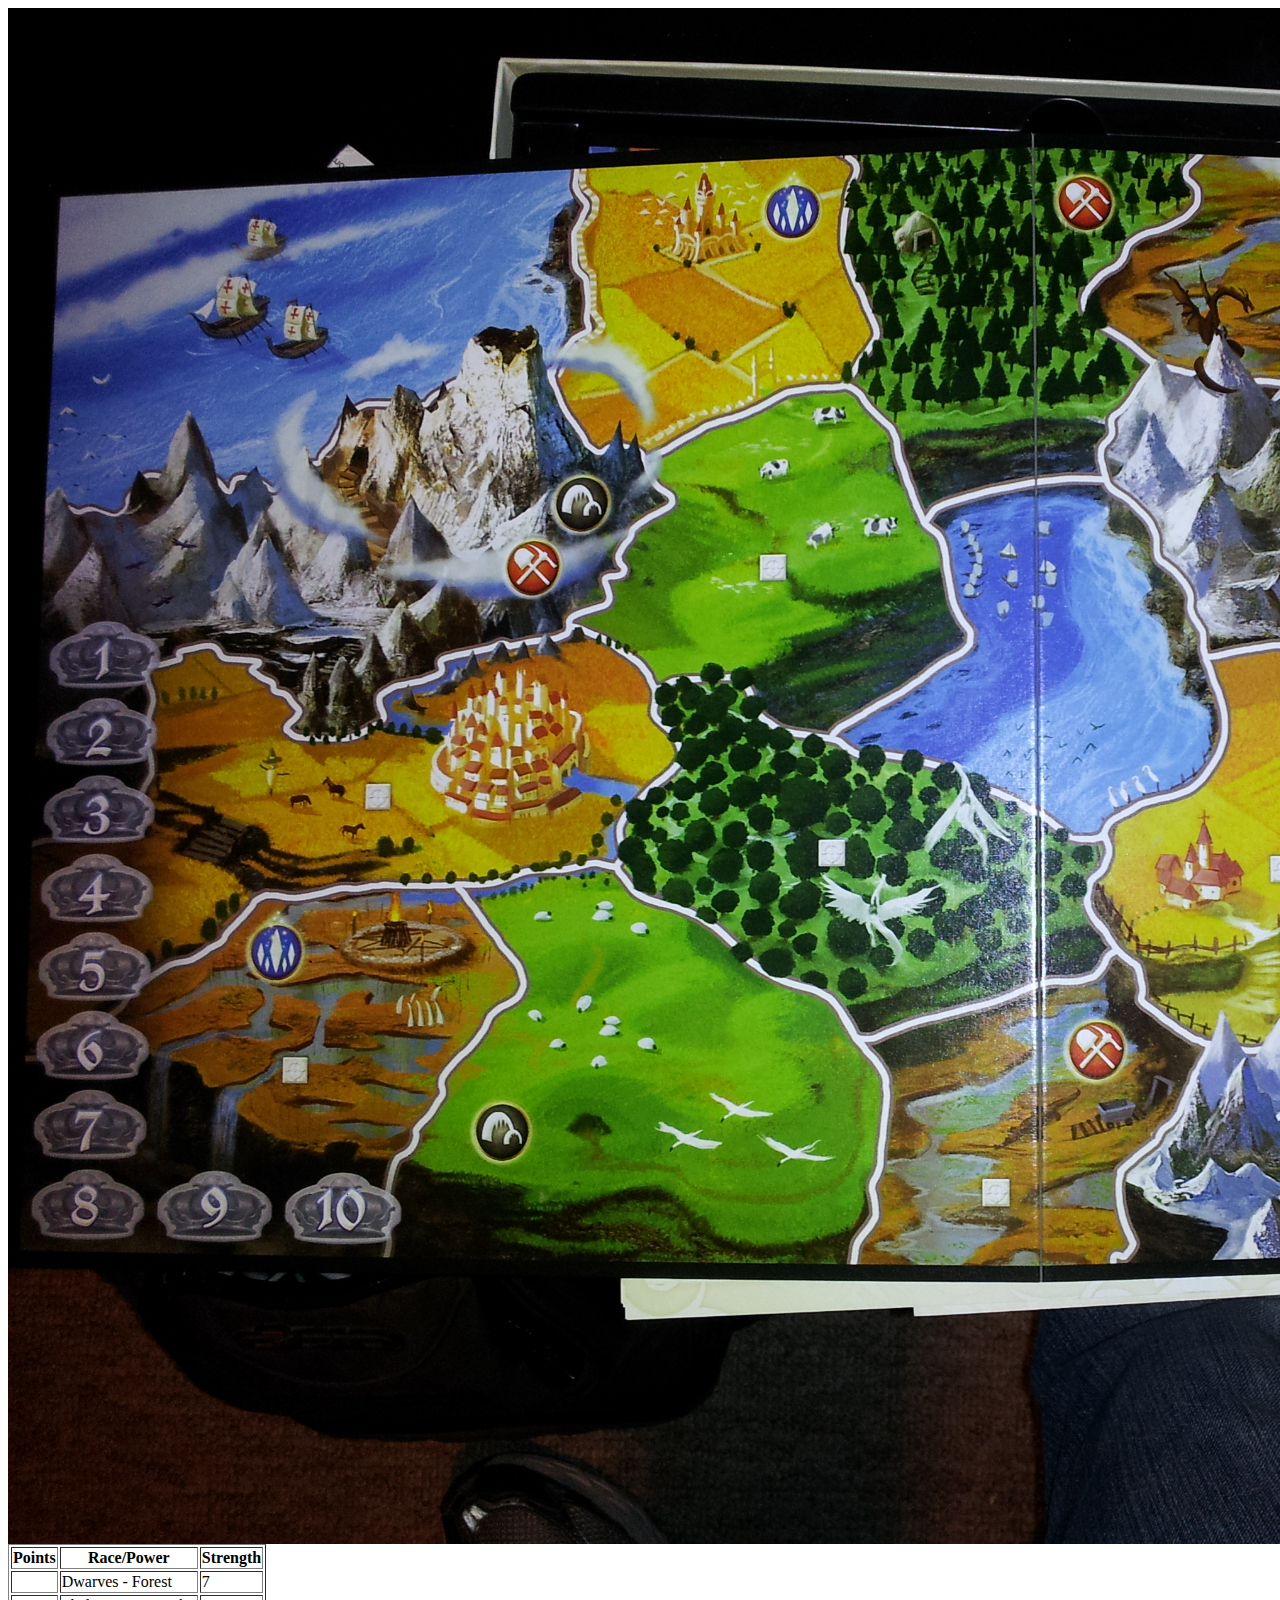
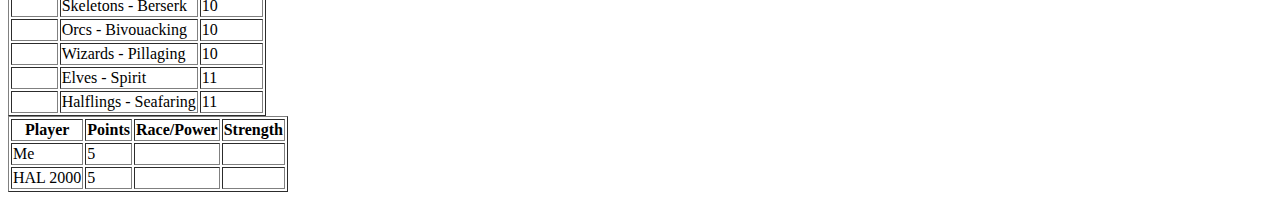
==== index.html @ f4adc5ec "Initial Commit" ====
<html>
  <head>
    <script src='http://code.jquery.com/jquery-1.8.3.min.js'></script>
    <script src='js/jquery.maphilight.min.js'></script>
    <script src='js/functions.js'></script>
    <script src='js/race.js'></script>
    <script src='js/territory.js'></script>
    <script src='js/power.js'></script>
    <script src='js/player.js'></script>
    <script src='js/civilization.js'></script>
    <script src='js/prep.js'></script>
  </head>
  <body>
    <img border='0' class='map' height='1536' src='images/map.jpg' usemap='#map' width='2048'>
    <table border='1' id='card-stack'>
      <thead>
        <tr>
          <th>
            Points
          </th>
          <th>
            Race/Power
          </th>
          <th>
            Strength
          </th>
        </tr>
      </thead>
      <tbody></tbody>
    </table>
    <map name='map'>
      <area class='territory' coords='40,482,43,174,563,159,572,207,565,267,577,323,545,354,525,307,472,322,426,386,390,377,338,389,311,451,264,478,251,454,214,468,182,398,150,465,131,464,113,507,71,499,58,492' data-maphilight='{"strokeColor":"0000ff","strokeWidth":5,"fillColor":"cccccc","fillOpacity":0.6}' id='territory-1' shape='poly'>
      <area class='territory' coords='565,160,833,146,848,157,833,243,869,323,839,379,771,386,641,456,617,437,589,443,540,365,584,320' data-maphilight='{"strokeColor":"0000ff","strokeWidth":5,"fillColor":"cccccc","fillOpacity":0.6}' id='territory-2' shape='poly'>
      <area class='territory' coords='841,146,1192,144,1177,164,1189,198,1128,232,1073,294,1145,352,1106,409,1094,470,915,506,887,423,841,377,874,327,832,235' data-maphilight='{"strokeColor":"0000ff","strokeWidth":5,"fillColor":"cccccc","fillOpacity":0.6}' id='territory-3' shape='poly'>
      <area class='territory' coords='1193,144,1600,159,1498,207,1478,263,1495,308,1461,331,1460,347,1323,400,1260,372,1161,359,1073,294,1122,230,1188,200' data-maphilight='{"strokeColor":"0000ff","strokeWidth":5,"fillColor":"cccccc","fillOpacity":0.6}' id='territory-4' shape='poly'>
      <area class='territory' coords='1600,161,1496,207,1481,262,1495,311,1732,417,1781,396,1877,381,1940,341,1989,319,1985,176' data-maphilight='{"strokeColor":"0000ff","strokeWidth":5,"fillColor":"cccccc","fillOpacity":0.6}' id='territory-5' shape='poly'>
      <area class='territory' coords='40,488,116,506,152,461,184,405,220,479,279,475,343,398,419,392,476,320,532,321,561,417,590,442,634,446,663,492,617,536,594,594,564,623,436,647,374,685,374,716,287,731,256,653,198,641,146,659,38,619' data-maphilight='{"strokeColor":"0000ff","strokeWidth":5,"fillColor":"cccccc","fillOpacity":0.6}' id='territory-6' shape='poly'>
      <area class='territory' coords='641,457,777,391,842,379,884,428,922,523,966,640,824,729,763,715,729,663,646,678,565,617,600,594,620,548,669,494' data-maphilight='{"strokeColor":"0000ff","strokeWidth":5,"fillColor":"cccccc","fillOpacity":0.6}' id='territory-7' shape='poly'>
      <area class='territory' coords='1098,825,1179,784,1218,730,1176,565,1094,465,918,508,943,561,964,636,822,727,955,762,1060,826' data-maphilight='{"strokeColor":"0000ff","strokeWidth":5,"fillColor":"cccccc","fillOpacity":0.6}' id='territory-8' shape='poly'>
      <area class='territory' coords='1200,647,1324,637,1389,622,1436,588,1501,558,1430,497,1398,435,1332,413,1298,383,1148,353,1100,408,1091,470,1151,522,1154,548' data-maphilight='{"strokeColor":"0000ff","strokeWidth":5,"fillColor":"cccccc","fillOpacity":0.6}' id='territory-9' shape='poly'>
      <area class='territory' coords='1499,554,1676,475,1636,448,1726,416,1493,309,1457,329,1461,346,1322,403,1326,416,1401,435,1428,499' data-maphilight='{"strokeColor":"0000ff","strokeWidth":5,"fillColor":"cccccc","fillOpacity":0.6}' id='territory-10' shape='poly'>
      <area class='territory' coords='1984,628,2002,612,1988,320,1835,397,1759,398,1638,453,1677,480,1598,514,1598,540,1724,625,1768,592,1777,598,1819,582,1854,567,1893,564' data-maphilight='{"strokeColor":"0000ff","strokeWidth":5,"fillColor":"cccccc","fillOpacity":0.6}' id='territory-11' shape='poly'>
      <area class='territory' coords='36,623,142,662,193,642,247,655,291,723,367,724,377,685,453,645,569,623,645,674,645,707,672,751,610,811,606,858,259,886,186,954,109,994,35,1045,33,1035' data-maphilight='{"strokeColor":"0000ff","strokeWidth":5,"fillColor":"cccccc","fillOpacity":0.6}' id='territory-12' shape='poly'>
      <area class='territory' coords='610,857,617,799,668,737,645,693,646,679,737,665,765,713,874,746,1014,790,1097,832,1097,863,1077,880,1106,938,1084,966,854,1034,814,984,734,948,684,902,624,881' data-maphilight='{"strokeColor":"0000ff","strokeWidth":5,"fillColor":"cccccc","fillOpacity":0.6}' id='territory-13' shape='poly'>
      <area class='territory' coords='1197,1036,1130,990,1103,935,1078,887,1103,809,1191,768,1222,715,1204,647,1319,636,1375,765,1449,879,1432,959,1367,1046,1303,1037' data-maphilight='{"strokeColor":"0000ff","strokeWidth":5,"fillColor":"cccccc","fillOpacity":0.6}' id='territory-14' shape='poly'>
      <area class='territory' coords='1453,874,1498,861,1597,877,1777,783,1744,734,1725,622,1592,515,1500,555,1419,608,1331,644,1371,756' data-maphilight='{"strokeColor":"0000ff","strokeWidth":5,"fillColor":"cccccc","fillOpacity":0.6}' id='territory-15' shape='poly'>
      <area class='territory' coords='2013,902,1894,915,1780,777,1740,702,1730,625,1772,589,1896,565,1976,628,2002,612' data-maphilight='{"strokeColor":"0000ff","strokeWidth":5,"fillColor":"cccccc","fillOpacity":0.6}' id='territory-16' shape='poly'>
      <area class='territory' coords='32,1046,27,1253,381,1248,388,1149,437,1072,517,973,448,874,256,891' data-maphilight='{"strokeColor":"0000ff","strokeWidth":5,"fillColor":"cccccc","fillOpacity":0.6}' id='territory-17' shape='poly'>
      <area class='territory' coords='382,1245,391,1145,439,1069,520,981,454,871,605,855,636,890,743,957,827,996,874,1071,866,1180,844,1259' data-maphilight='{"strokeColor":"0000ff","strokeWidth":5,"fillColor":"cccccc","fillOpacity":0.6}' id='territory-18' shape='poly'>
      <area class='territory' coords='847,1253,869,1174,879,1067,855,1033,1109,947,1132,994,1197,1043,1107,1172,1126,1238,1110,1254' data-maphilight='{"strokeColor":"0000ff","strokeWidth":5,"fillColor":"cccccc","fillOpacity":0.6}' id='territory-19' shape='poly'>
      <area class='territory' coords='1431,1242,1457,1203,1430,1114,1367,1048,1195,1036,1168,1110,1109,1163,1115,1253' data-maphilight='{"strokeColor":"0000ff","strokeWidth":5,"fillColor":"cccccc","fillOpacity":0.6}' id='territory-20' shape='poly'>
      <area class='territory' coords='1533,1234,1572,1173,1625,1127,1633,1085,1683,1068,1589,880,1452,873,1435,961,1368,1044,1432,1119,1458,1205,1430,1246' data-maphilight='{"strokeColor":"0000ff","strokeWidth":5,"fillColor":"cccccc","fillOpacity":0.6}' id='territory-21' shape='poly'>
      <area class='territory' coords='1601,879,1775,789,1850,873,1896,917,1862,997,1828,1044,1745,1067,1685,1067,1628,994' data-maphilight='{"strokeColor":"0000ff","strokeWidth":5,"fillColor":"cccccc","fillOpacity":0.6}' id='territory-22' shape='poly'>
      <area class='territory' coords='1532,1239,1602,1146,1640,1082,1678,1068,1767,1060,1847,1025,1895,922,1956,904,2013,906,2030,1221' data-maphilight='{"strokeColor":"0000ff","strokeWidth":5,"fillColor":"cccccc","fillOpacity":0.6}' id='territory-23' shape='poly'>
    </map>
  </body>
  <table border='1' id='playerTable'>
    <thead>
      <tr>
        <th>
          Player
        </th>
        <th>
          Points
        </th>
        <th>
          Race/Power
        </th>
        <th>
          Strength
        </th>
      </tr>
    </thead>
    <tbody></tbody>
  </table>
</html>
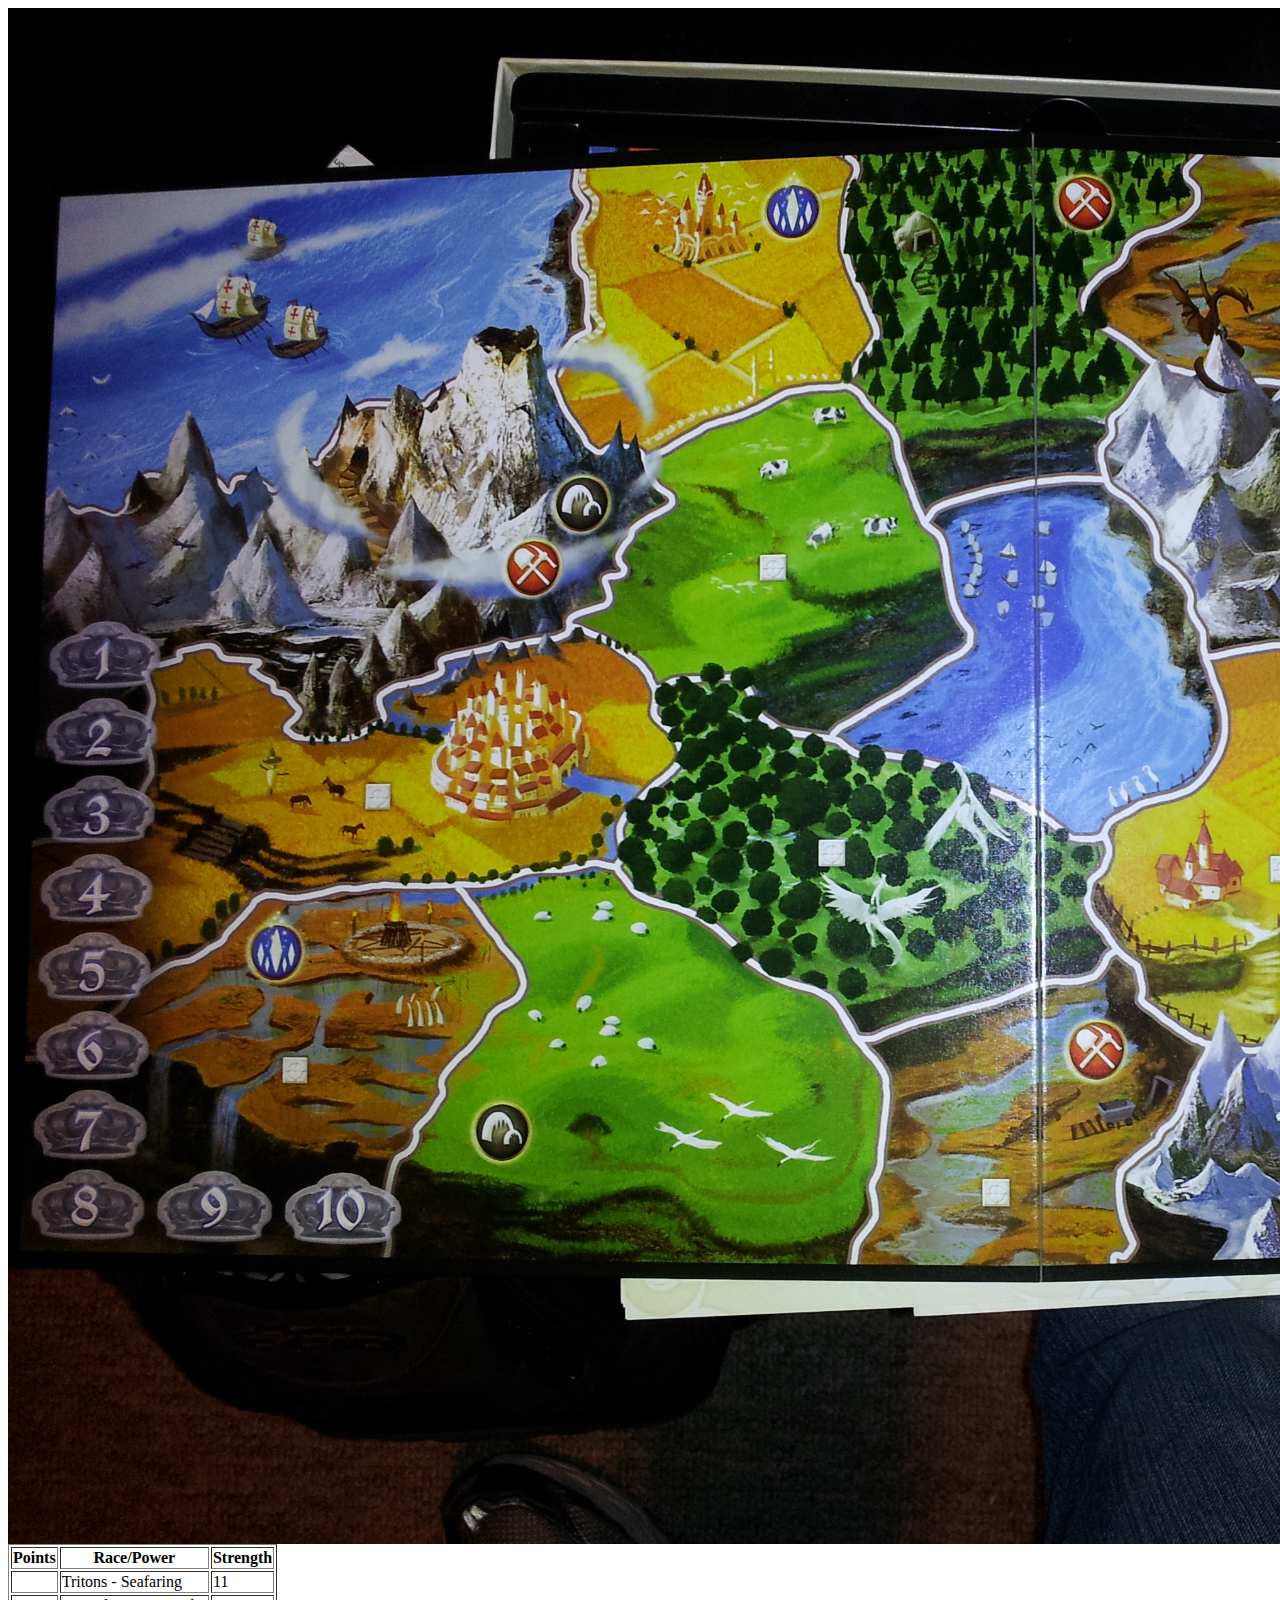
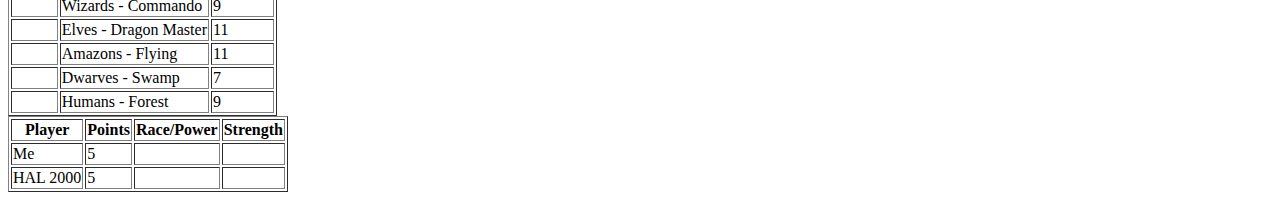
==== commit 52c61036: "Added functions to start turn and work your way through territories. Will check to see if chosen ter" ====
--- a/index.html
+++ b/index.html
@@ -1,5 +1,6 @@
 <html>
   <head>
+    <script src='js/underscore.js'></script>
     <script src='http://code.jquery.com/jquery-1.8.3.min.js'></script>
     <script src='js/jquery.maphilight.min.js'></script>
     <script src='js/functions.js'></script>
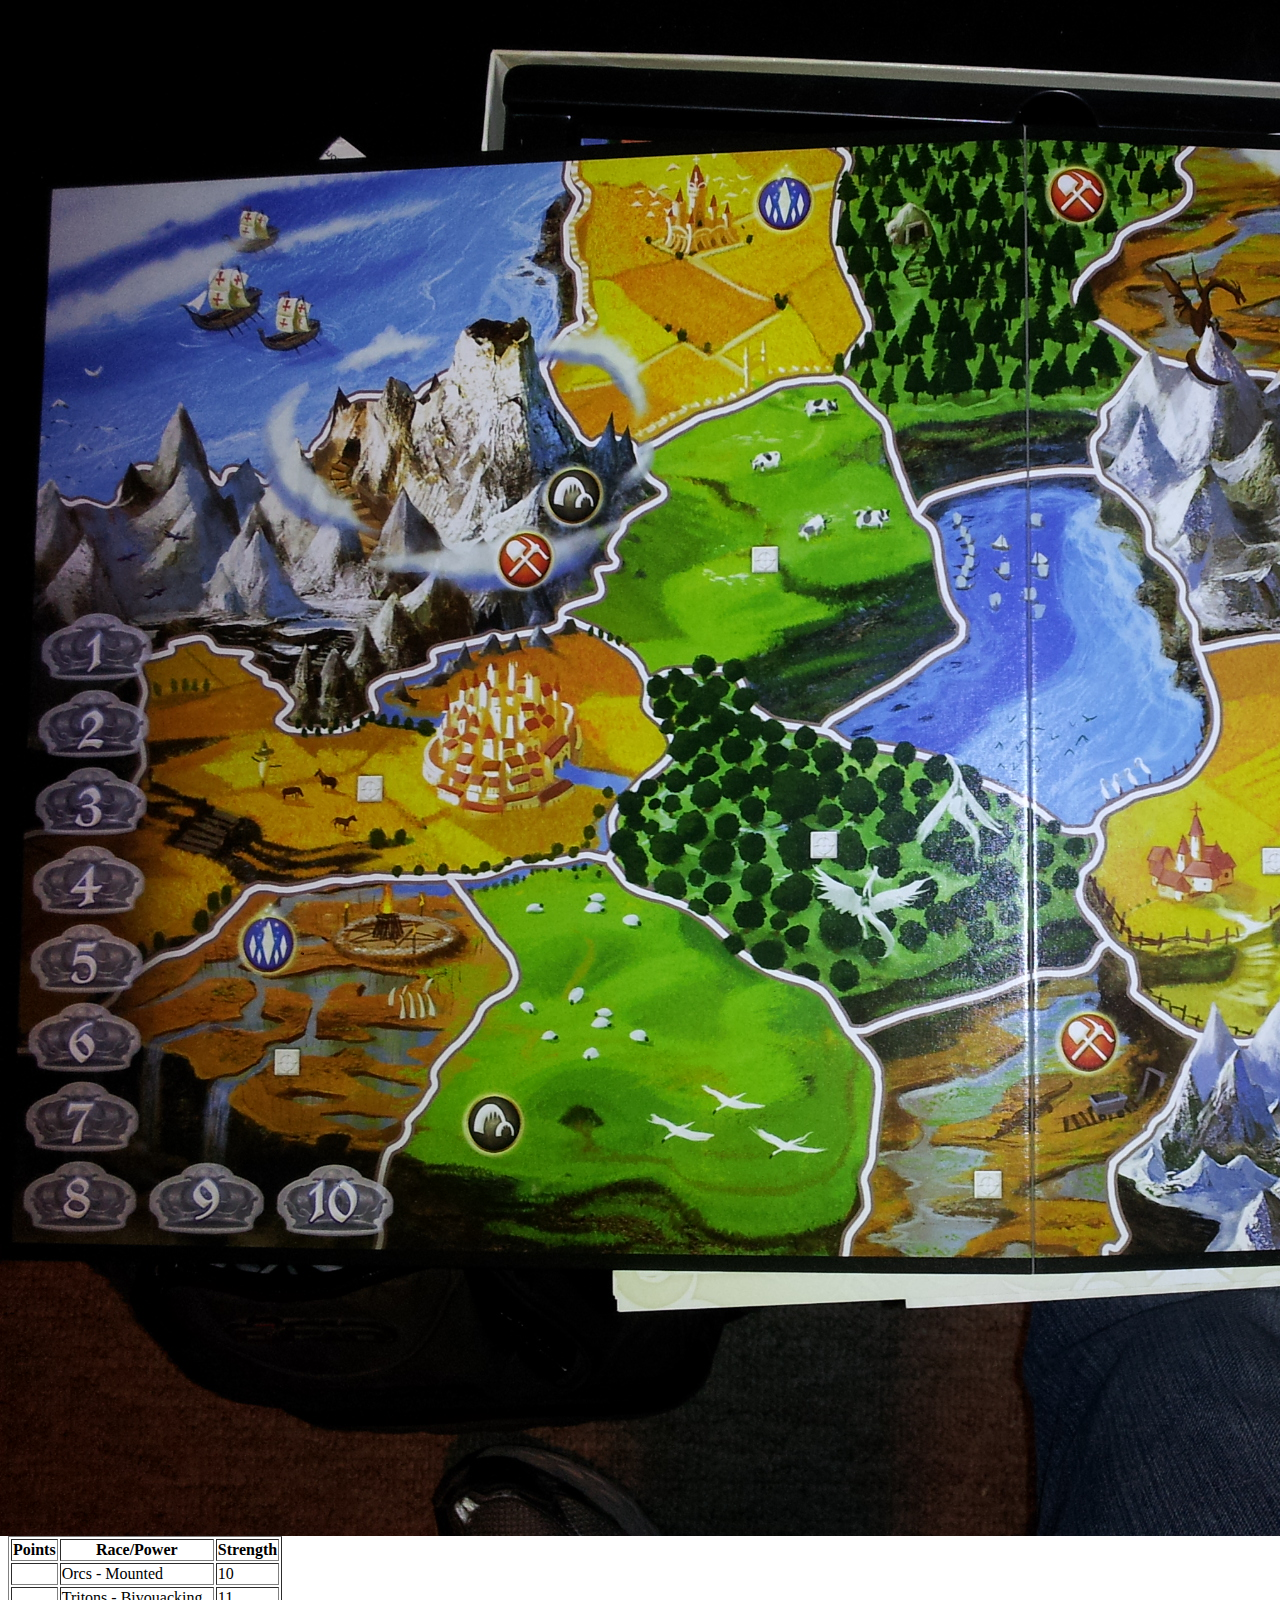
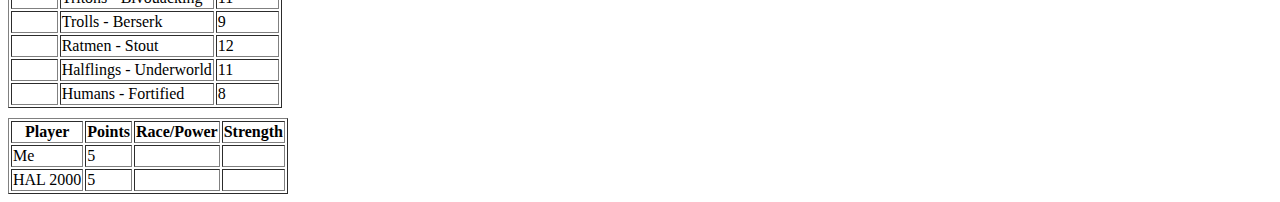
==== commit 372d8daf: "Implemented canvas to show which user holds what territory. **pickRacePower is pulling from the race" ====
--- a/index.html
+++ b/index.html
@@ -1,8 +1,6 @@
 <html>
   <head>
-    <script src='js/underscore.js'></script>
     <script src='http://code.jquery.com/jquery-1.8.3.min.js'></script>
-    <script src='js/jquery.maphilight.min.js'></script>
     <script src='js/functions.js'></script>
     <script src='js/race.js'></script>
     <script src='js/territory.js'></script>
@@ -10,9 +8,12 @@
     <script src='js/player.js'></script>
     <script src='js/civilization.js'></script>
     <script src='js/prep.js'></script>
+    <link href='css/style.css' rel='stylesheet' type='text/css'>
   </head>
   <body>
-    <img border='0' class='map' height='1536' src='images/map.jpg' usemap='#map' width='2048'>
+    <canvas height='1536' id='map' width='2048'></canvas>
+    <img border='0' class='map' height='1536' src='images/map.jpg' width='2048'>
+    <img border='0' class='map clear' height='1536' src='images/clear.png' usemap='#map' width='2048'>
     <table border='1' id='card-stack'>
       <thead>
         <tr>
@@ -54,24 +55,24 @@
       <area class='territory' coords='1601,879,1775,789,1850,873,1896,917,1862,997,1828,1044,1745,1067,1685,1067,1628,994' data-maphilight='{"strokeColor":"0000ff","strokeWidth":5,"fillColor":"cccccc","fillOpacity":0.6}' id='territory-22' shape='poly'>
       <area class='territory' coords='1532,1239,1602,1146,1640,1082,1678,1068,1767,1060,1847,1025,1895,922,1956,904,2013,906,2030,1221' data-maphilight='{"strokeColor":"0000ff","strokeWidth":5,"fillColor":"cccccc","fillOpacity":0.6}' id='territory-23' shape='poly'>
     </map>
+    <table border='1' id='playerTable'>
+      <thead>
+        <tr>
+          <th>
+            Player
+          </th>
+          <th>
+            Points
+          </th>
+          <th>
+            Race/Power
+          </th>
+          <th>
+            Strength
+          </th>
+        </tr>
+      </thead>
+      <tbody></tbody>
+    </table>
   </body>
-  <table border='1' id='playerTable'>
-    <thead>
-      <tr>
-        <th>
-          Player
-        </th>
-        <th>
-          Points
-        </th>
-        <th>
-          Race/Power
-        </th>
-        <th>
-          Strength
-        </th>
-      </tr>
-    </thead>
-    <tbody></tbody>
-  </table>
 </html>
--- a/css/style.css
+++ b/css/style.css
@@ -0,0 +1,14 @@
+img, canvas, map 
+{
+    position:absolute;
+    top: 0px;
+    left: 0px;
+}
+
+img { z-index: 10;}
+canvas { z-index: 20;}
+img.clear  { z-index: 30;}
+
+
+#card-stack { margin-top: 1536px;}
+#playerTable { margin-top: 10px;}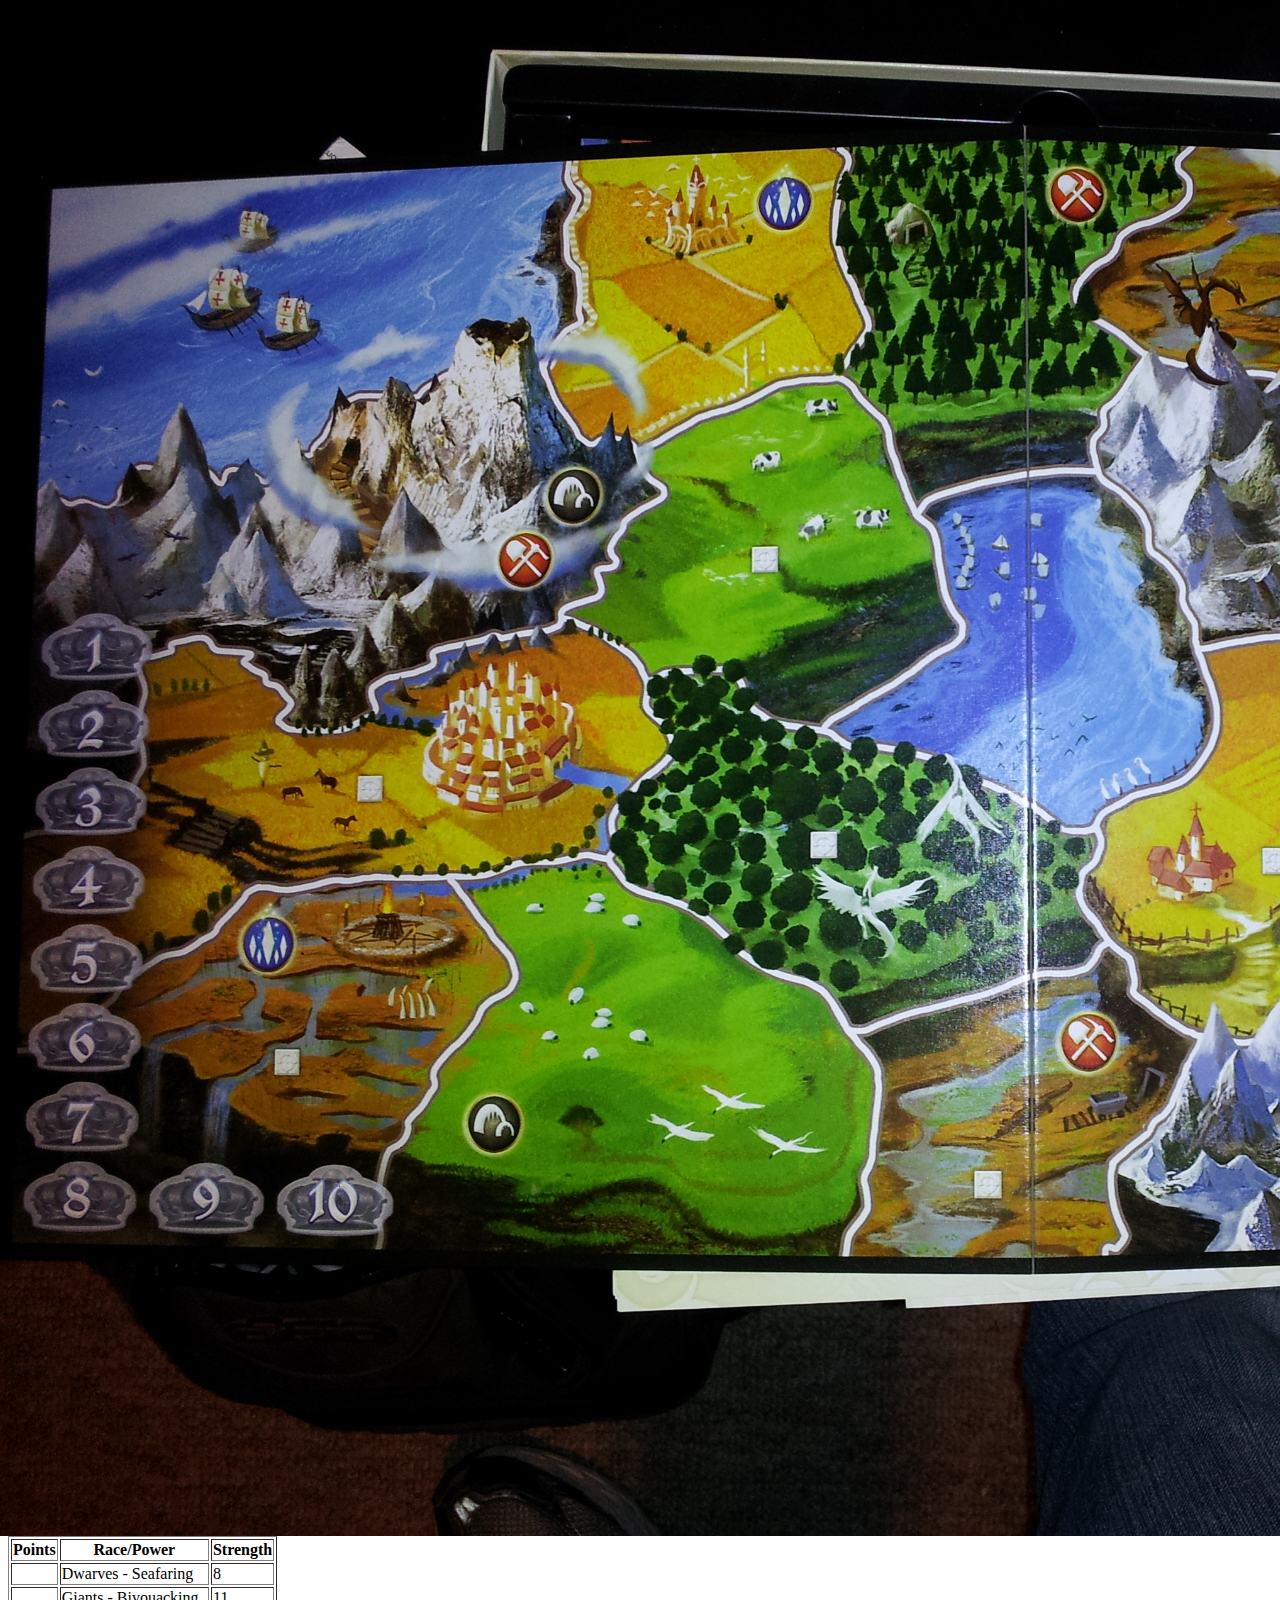
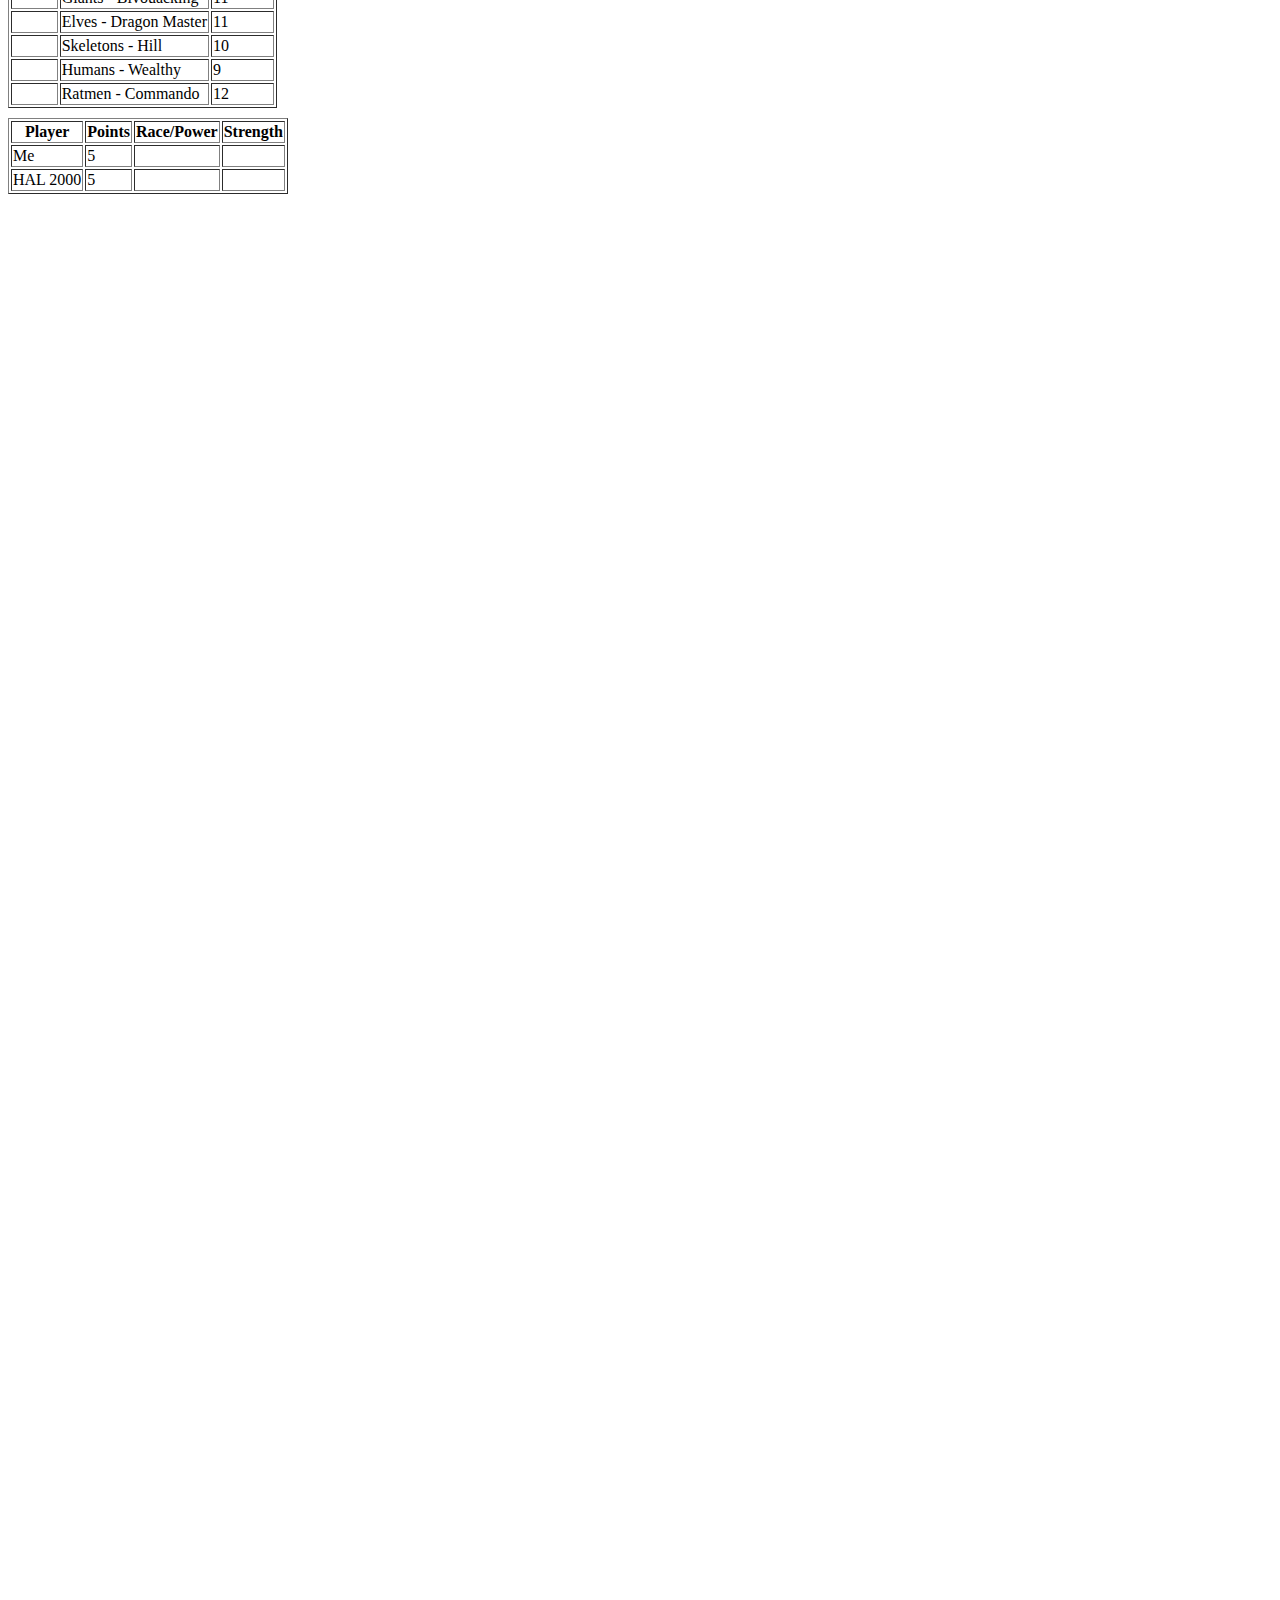
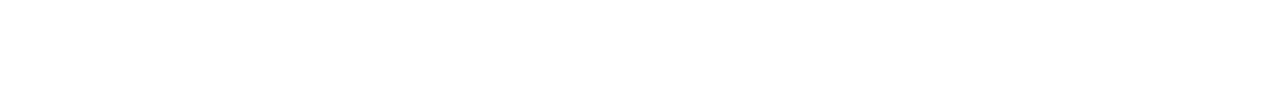
==== commit 80976c8e: "**Trying to find bug in ai code." ====
--- a/index.html
+++ b/index.html
@@ -74,5 +74,6 @@
       </thead>
       <tbody></tbody>
     </table>
+    <div class='holder'></div>
   </body>
 </html>
--- a/css/style.css
+++ b/css/style.css
@@ -11,4 +11,6 @@
 
 
 #card-stack { margin-top: 1536px;}
-#playerTable { margin-top: 10px;}+#playerTable { margin-top: 10px;}
+
+.holder{ margin-top: 10px; height: 1500px;}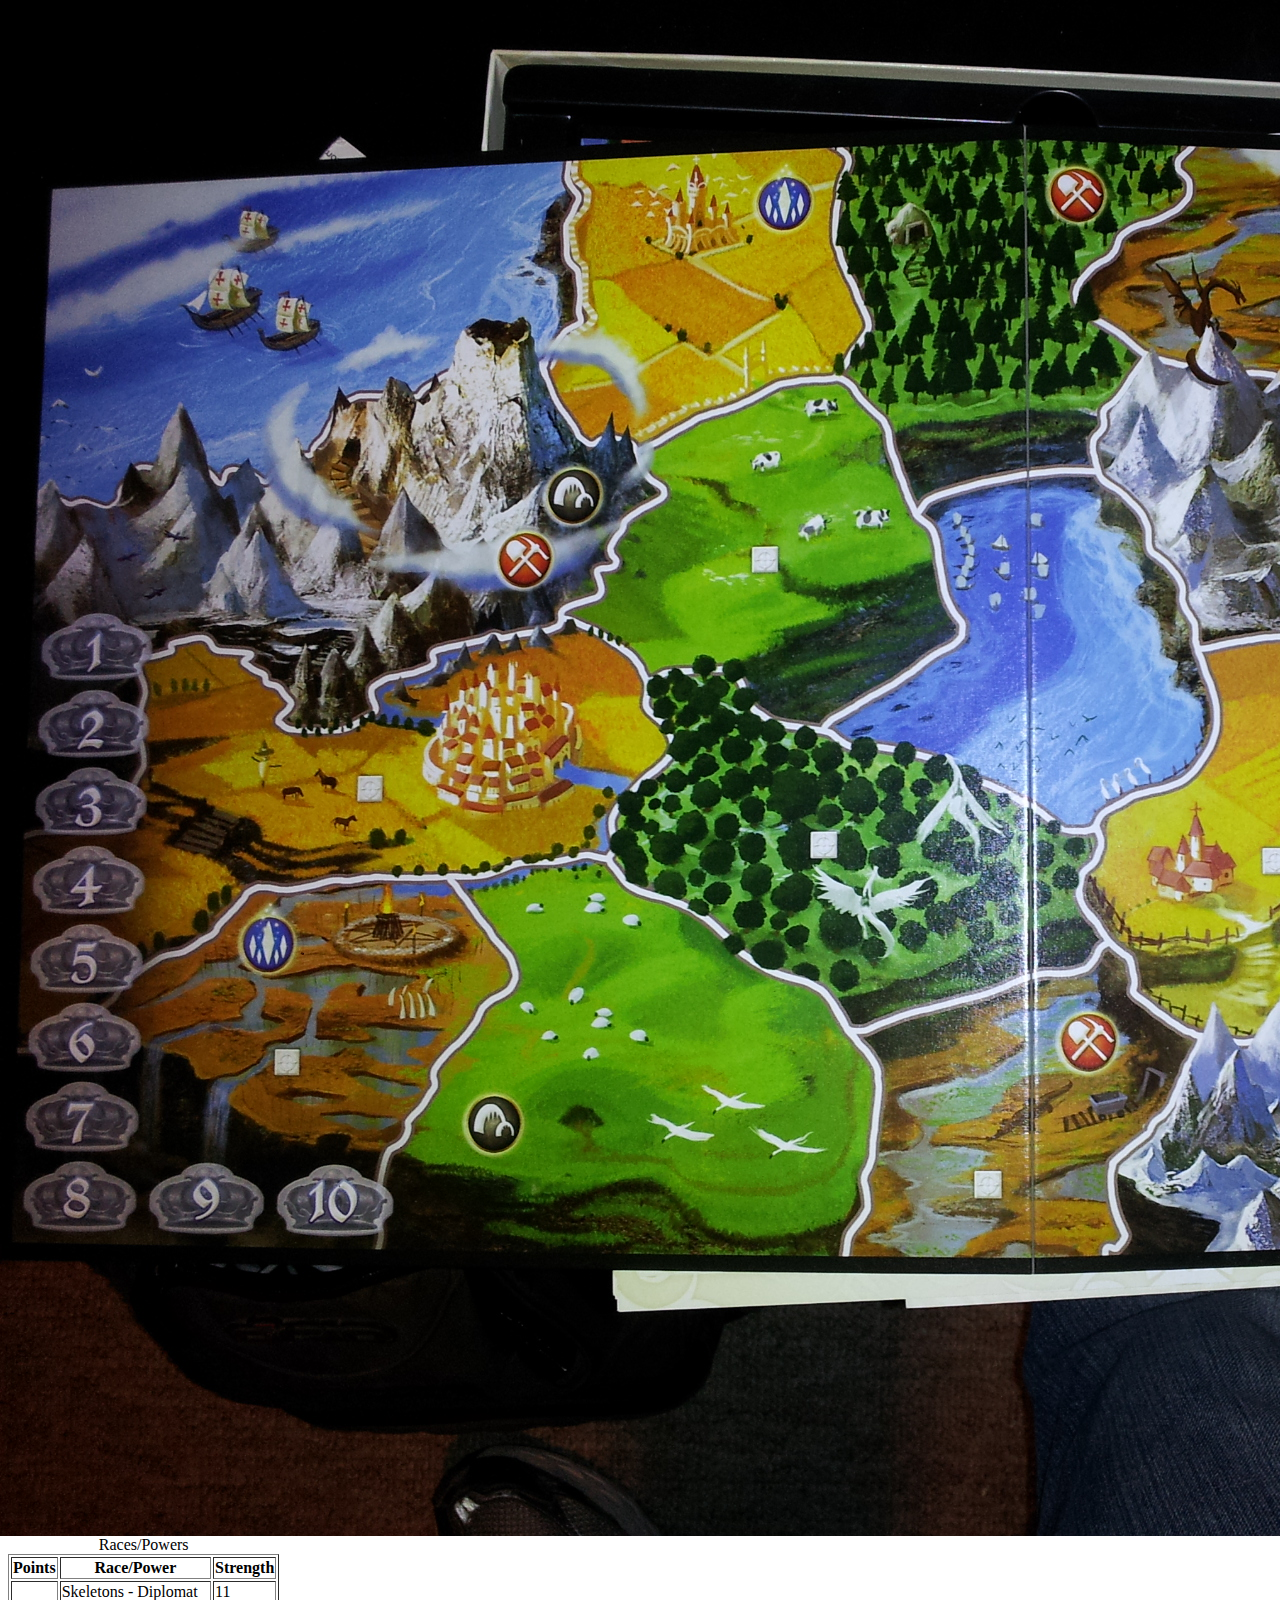
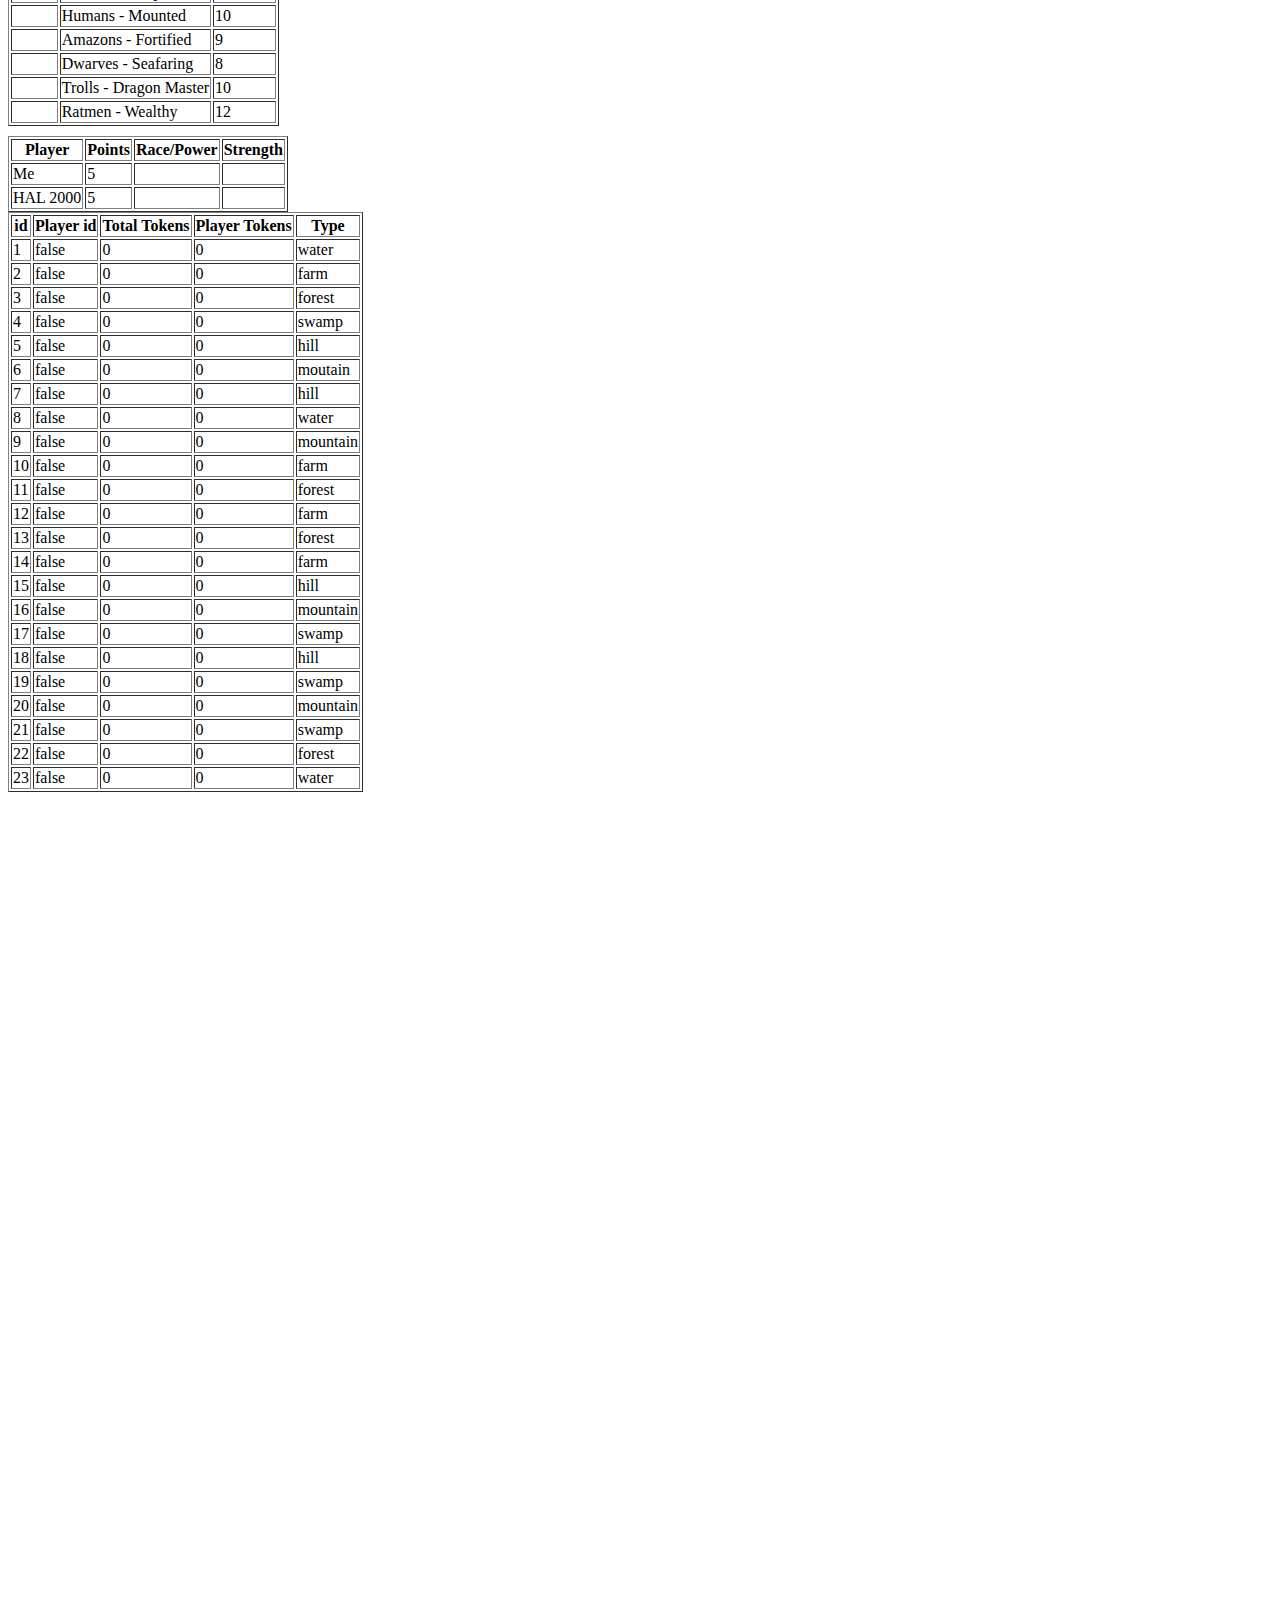
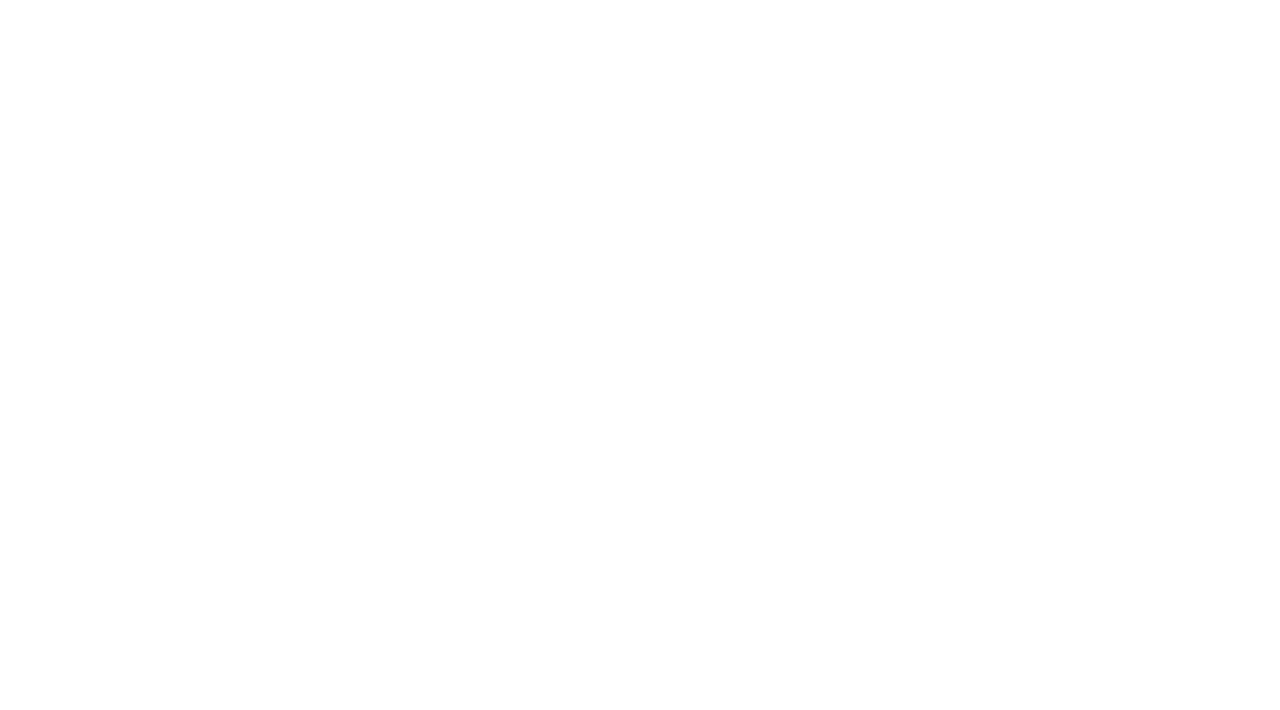
==== commit 06757dc0: "Fixed the AI looping bug but need to figure out what to do when totalTokens ==0 exactly." ====
--- a/index.html
+++ b/index.html
@@ -8,13 +8,41 @@
     <script src='js/player.js'></script>
     <script src='js/civilization.js'></script>
     <script src='js/prep.js'></script>
-    <link href='css/style.css' rel='stylesheet' type='text/css'>
+    <link href='css/style.css' rel='stylesheet' type='text/css' />
   </head>
   <body>
     <canvas height='1536' id='map' width='2048'></canvas>
-    <img border='0' class='map' height='1536' src='images/map.jpg' width='2048'>
-    <img border='0' class='map clear' height='1536' src='images/clear.png' usemap='#map' width='2048'>
+    <img border='0' class='map' height='1536' src='images/map.jpg' width='2048' />
+    <img border='0' class='map clear' height='1536' src='images/clear.png' usemap='#map' width='2048' />
+    <map name='map'>
+      <area class='territory' coords='40,482,43,174,563,159,572,207,565,267,577,323,545,354,525,307,472,322,426,386,390,377,338,389,311,451,264,478,251,454,214,468,182,398,150,465,131,464,113,507,71,499,58,492' data-maphilight='{"strokeColor":"0000ff","strokeWidth":5,"fillColor":"cccccc","fillOpacity":0.6}' id='territory-1' shape='poly' />
+      <area class='territory' coords='565,160,833,146,848,157,833,243,869,323,839,379,771,386,641,456,617,437,589,443,540,365,584,320' data-maphilight='{"strokeColor":"0000ff","strokeWidth":5,"fillColor":"cccccc","fillOpacity":0.6}' id='territory-2' shape='poly' />
+      <area class='territory' coords='841,146,1192,144,1177,164,1189,198,1128,232,1073,294,1145,352,1106,409,1094,470,915,506,887,423,841,377,874,327,832,235' data-maphilight='{"strokeColor":"0000ff","strokeWidth":5,"fillColor":"cccccc","fillOpacity":0.6}' id='territory-3' shape='poly' />
+      <area class='territory' coords='1193,144,1600,159,1498,207,1478,263,1495,308,1461,331,1460,347,1323,400,1260,372,1161,359,1073,294,1122,230,1188,200' data-maphilight='{"strokeColor":"0000ff","strokeWidth":5,"fillColor":"cccccc","fillOpacity":0.6}' id='territory-4' shape='poly' />
+      <area class='territory' coords='1600,161,1496,207,1481,262,1495,311,1732,417,1781,396,1877,381,1940,341,1989,319,1985,176' data-maphilight='{"strokeColor":"0000ff","strokeWidth":5,"fillColor":"cccccc","fillOpacity":0.6}' id='territory-5' shape='poly' />
+      <area class='territory' coords='40,488,116,506,152,461,184,405,220,479,279,475,343,398,419,392,476,320,532,321,561,417,590,442,634,446,663,492,617,536,594,594,564,623,436,647,374,685,374,716,287,731,256,653,198,641,146,659,38,619' data-maphilight='{"strokeColor":"0000ff","strokeWidth":5,"fillColor":"cccccc","fillOpacity":0.6}' id='territory-6' shape='poly' />
+      <area class='territory' coords='641,457,777,391,842,379,884,428,922,523,966,640,824,729,763,715,729,663,646,678,565,617,600,594,620,548,669,494' data-maphilight='{"strokeColor":"0000ff","strokeWidth":5,"fillColor":"cccccc","fillOpacity":0.6}' id='territory-7' shape='poly' />
+      <area class='territory' coords='1098,825,1179,784,1218,730,1176,565,1094,465,918,508,943,561,964,636,822,727,955,762,1060,826' data-maphilight='{"strokeColor":"0000ff","strokeWidth":5,"fillColor":"cccccc","fillOpacity":0.6}' id='territory-8' shape='poly' />
+      <area class='territory' coords='1200,647,1324,637,1389,622,1436,588,1501,558,1430,497,1398,435,1332,413,1298,383,1148,353,1100,408,1091,470,1151,522,1154,548' data-maphilight='{"strokeColor":"0000ff","strokeWidth":5,"fillColor":"cccccc","fillOpacity":0.6}' id='territory-9' shape='poly' />
+      <area class='territory' coords='1499,554,1676,475,1636,448,1726,416,1493,309,1457,329,1461,346,1322,403,1326,416,1401,435,1428,499' data-maphilight='{"strokeColor":"0000ff","strokeWidth":5,"fillColor":"cccccc","fillOpacity":0.6}' id='territory-10' shape='poly' />
+      <area class='territory' coords='1984,628,2002,612,1988,320,1835,397,1759,398,1638,453,1677,480,1598,514,1598,540,1724,625,1768,592,1777,598,1819,582,1854,567,1893,564' data-maphilight='{"strokeColor":"0000ff","strokeWidth":5,"fillColor":"cccccc","fillOpacity":0.6}' id='territory-11' shape='poly' />
+      <area class='territory' coords='36,623,142,662,193,642,247,655,291,723,367,724,377,685,453,645,569,623,645,674,645,707,672,751,610,811,606,858,259,886,186,954,109,994,35,1045,33,1035' data-maphilight='{"strokeColor":"0000ff","strokeWidth":5,"fillColor":"cccccc","fillOpacity":0.6}' id='territory-12' shape='poly' />
+      <area class='territory' coords='610,857,617,799,668,737,645,693,646,679,737,665,765,713,874,746,1014,790,1097,832,1097,863,1077,880,1106,938,1084,966,854,1034,814,984,734,948,684,902,624,881' data-maphilight='{"strokeColor":"0000ff","strokeWidth":5,"fillColor":"cccccc","fillOpacity":0.6}' id='territory-13' shape='poly' />
+      <area class='territory' coords='1197,1036,1130,990,1103,935,1078,887,1103,809,1191,768,1222,715,1204,647,1319,636,1375,765,1449,879,1432,959,1367,1046,1303,1037' data-maphilight='{"strokeColor":"0000ff","strokeWidth":5,"fillColor":"cccccc","fillOpacity":0.6}' id='territory-14' shape='poly' />
+      <area class='territory' coords='1453,874,1498,861,1597,877,1777,783,1744,734,1725,622,1592,515,1500,555,1419,608,1331,644,1371,756' data-maphilight='{"strokeColor":"0000ff","strokeWidth":5,"fillColor":"cccccc","fillOpacity":0.6}' id='territory-15' shape='poly' />
+      <area class='territory' coords='2013,902,1894,915,1780,777,1740,702,1730,625,1772,589,1896,565,1976,628,2002,612' data-maphilight='{"strokeColor":"0000ff","strokeWidth":5,"fillColor":"cccccc","fillOpacity":0.6}' id='territory-16' shape='poly' />
+      <area class='territory' coords='32,1046,27,1253,381,1248,388,1149,437,1072,517,973,448,874,256,891' data-maphilight='{"strokeColor":"0000ff","strokeWidth":5,"fillColor":"cccccc","fillOpacity":0.6}' id='territory-17' shape='poly' />
+      <area class='territory' coords='382,1245,391,1145,439,1069,520,981,454,871,605,855,636,890,743,957,827,996,874,1071,866,1180,844,1259' data-maphilight='{"strokeColor":"0000ff","strokeWidth":5,"fillColor":"cccccc","fillOpacity":0.6}' id='territory-18' shape='poly' />
+      <area class='territory' coords='847,1253,869,1174,879,1067,855,1033,1109,947,1132,994,1197,1043,1107,1172,1126,1238,1110,1254' data-maphilight='{"strokeColor":"0000ff","strokeWidth":5,"fillColor":"cccccc","fillOpacity":0.6}' id='territory-19' shape='poly' />
+      <area class='territory' coords='1431,1242,1457,1203,1430,1114,1367,1048,1195,1036,1168,1110,1109,1163,1115,1253' data-maphilight='{"strokeColor":"0000ff","strokeWidth":5,"fillColor":"cccccc","fillOpacity":0.6}' id='territory-20' shape='poly' />
+      <area class='territory' coords='1533,1234,1572,1173,1625,1127,1633,1085,1683,1068,1589,880,1452,873,1435,961,1368,1044,1432,1119,1458,1205,1430,1246' data-maphilight='{"strokeColor":"0000ff","strokeWidth":5,"fillColor":"cccccc","fillOpacity":0.6}' id='territory-21' shape='poly' />
+      <area class='territory' coords='1601,879,1775,789,1850,873,1896,917,1862,997,1828,1044,1745,1067,1685,1067,1628,994' data-maphilight='{"strokeColor":"0000ff","strokeWidth":5,"fillColor":"cccccc","fillOpacity":0.6}' id='territory-22' shape='poly' />
+      <area class='territory' coords='1532,1239,1602,1146,1640,1082,1678,1068,1767,1060,1847,1025,1895,922,1956,904,2013,906,2030,1221' data-maphilight='{"strokeColor":"0000ff","strokeWidth":5,"fillColor":"cccccc","fillOpacity":0.6}' id='territory-23' shape='poly' />
+    </map>
     <table border='1' id='card-stack'>
+      <caption>
+        Races/Powers
+      </caption>
       <thead>
         <tr>
           <th>
@@ -30,31 +58,6 @@
       </thead>
       <tbody></tbody>
     </table>
-    <map name='map'>
-      <area class='territory' coords='40,482,43,174,563,159,572,207,565,267,577,323,545,354,525,307,472,322,426,386,390,377,338,389,311,451,264,478,251,454,214,468,182,398,150,465,131,464,113,507,71,499,58,492' data-maphilight='{"strokeColor":"0000ff","strokeWidth":5,"fillColor":"cccccc","fillOpacity":0.6}' id='territory-1' shape='poly'>
-      <area class='territory' coords='565,160,833,146,848,157,833,243,869,323,839,379,771,386,641,456,617,437,589,443,540,365,584,320' data-maphilight='{"strokeColor":"0000ff","strokeWidth":5,"fillColor":"cccccc","fillOpacity":0.6}' id='territory-2' shape='poly'>
-      <area class='territory' coords='841,146,1192,144,1177,164,1189,198,1128,232,1073,294,1145,352,1106,409,1094,470,915,506,887,423,841,377,874,327,832,235' data-maphilight='{"strokeColor":"0000ff","strokeWidth":5,"fillColor":"cccccc","fillOpacity":0.6}' id='territory-3' shape='poly'>
-      <area class='territory' coords='1193,144,1600,159,1498,207,1478,263,1495,308,1461,331,1460,347,1323,400,1260,372,1161,359,1073,294,1122,230,1188,200' data-maphilight='{"strokeColor":"0000ff","strokeWidth":5,"fillColor":"cccccc","fillOpacity":0.6}' id='territory-4' shape='poly'>
-      <area class='territory' coords='1600,161,1496,207,1481,262,1495,311,1732,417,1781,396,1877,381,1940,341,1989,319,1985,176' data-maphilight='{"strokeColor":"0000ff","strokeWidth":5,"fillColor":"cccccc","fillOpacity":0.6}' id='territory-5' shape='poly'>
-      <area class='territory' coords='40,488,116,506,152,461,184,405,220,479,279,475,343,398,419,392,476,320,532,321,561,417,590,442,634,446,663,492,617,536,594,594,564,623,436,647,374,685,374,716,287,731,256,653,198,641,146,659,38,619' data-maphilight='{"strokeColor":"0000ff","strokeWidth":5,"fillColor":"cccccc","fillOpacity":0.6}' id='territory-6' shape='poly'>
-      <area class='territory' coords='641,457,777,391,842,379,884,428,922,523,966,640,824,729,763,715,729,663,646,678,565,617,600,594,620,548,669,494' data-maphilight='{"strokeColor":"0000ff","strokeWidth":5,"fillColor":"cccccc","fillOpacity":0.6}' id='territory-7' shape='poly'>
-      <area class='territory' coords='1098,825,1179,784,1218,730,1176,565,1094,465,918,508,943,561,964,636,822,727,955,762,1060,826' data-maphilight='{"strokeColor":"0000ff","strokeWidth":5,"fillColor":"cccccc","fillOpacity":0.6}' id='territory-8' shape='poly'>
-      <area class='territory' coords='1200,647,1324,637,1389,622,1436,588,1501,558,1430,497,1398,435,1332,413,1298,383,1148,353,1100,408,1091,470,1151,522,1154,548' data-maphilight='{"strokeColor":"0000ff","strokeWidth":5,"fillColor":"cccccc","fillOpacity":0.6}' id='territory-9' shape='poly'>
-      <area class='territory' coords='1499,554,1676,475,1636,448,1726,416,1493,309,1457,329,1461,346,1322,403,1326,416,1401,435,1428,499' data-maphilight='{"strokeColor":"0000ff","strokeWidth":5,"fillColor":"cccccc","fillOpacity":0.6}' id='territory-10' shape='poly'>
-      <area class='territory' coords='1984,628,2002,612,1988,320,1835,397,1759,398,1638,453,1677,480,1598,514,1598,540,1724,625,1768,592,1777,598,1819,582,1854,567,1893,564' data-maphilight='{"strokeColor":"0000ff","strokeWidth":5,"fillColor":"cccccc","fillOpacity":0.6}' id='territory-11' shape='poly'>
-      <area class='territory' coords='36,623,142,662,193,642,247,655,291,723,367,724,377,685,453,645,569,623,645,674,645,707,672,751,610,811,606,858,259,886,186,954,109,994,35,1045,33,1035' data-maphilight='{"strokeColor":"0000ff","strokeWidth":5,"fillColor":"cccccc","fillOpacity":0.6}' id='territory-12' shape='poly'>
-      <area class='territory' coords='610,857,617,799,668,737,645,693,646,679,737,665,765,713,874,746,1014,790,1097,832,1097,863,1077,880,1106,938,1084,966,854,1034,814,984,734,948,684,902,624,881' data-maphilight='{"strokeColor":"0000ff","strokeWidth":5,"fillColor":"cccccc","fillOpacity":0.6}' id='territory-13' shape='poly'>
-      <area class='territory' coords='1197,1036,1130,990,1103,935,1078,887,1103,809,1191,768,1222,715,1204,647,1319,636,1375,765,1449,879,1432,959,1367,1046,1303,1037' data-maphilight='{"strokeColor":"0000ff","strokeWidth":5,"fillColor":"cccccc","fillOpacity":0.6}' id='territory-14' shape='poly'>
-      <area class='territory' coords='1453,874,1498,861,1597,877,1777,783,1744,734,1725,622,1592,515,1500,555,1419,608,1331,644,1371,756' data-maphilight='{"strokeColor":"0000ff","strokeWidth":5,"fillColor":"cccccc","fillOpacity":0.6}' id='territory-15' shape='poly'>
-      <area class='territory' coords='2013,902,1894,915,1780,777,1740,702,1730,625,1772,589,1896,565,1976,628,2002,612' data-maphilight='{"strokeColor":"0000ff","strokeWidth":5,"fillColor":"cccccc","fillOpacity":0.6}' id='territory-16' shape='poly'>
-      <area class='territory' coords='32,1046,27,1253,381,1248,388,1149,437,1072,517,973,448,874,256,891' data-maphilight='{"strokeColor":"0000ff","strokeWidth":5,"fillColor":"cccccc","fillOpacity":0.6}' id='territory-17' shape='poly'>
-      <area class='territory' coords='382,1245,391,1145,439,1069,520,981,454,871,605,855,636,890,743,957,827,996,874,1071,866,1180,844,1259' data-maphilight='{"strokeColor":"0000ff","strokeWidth":5,"fillColor":"cccccc","fillOpacity":0.6}' id='territory-18' shape='poly'>
-      <area class='territory' coords='847,1253,869,1174,879,1067,855,1033,1109,947,1132,994,1197,1043,1107,1172,1126,1238,1110,1254' data-maphilight='{"strokeColor":"0000ff","strokeWidth":5,"fillColor":"cccccc","fillOpacity":0.6}' id='territory-19' shape='poly'>
-      <area class='territory' coords='1431,1242,1457,1203,1430,1114,1367,1048,1195,1036,1168,1110,1109,1163,1115,1253' data-maphilight='{"strokeColor":"0000ff","strokeWidth":5,"fillColor":"cccccc","fillOpacity":0.6}' id='territory-20' shape='poly'>
-      <area class='territory' coords='1533,1234,1572,1173,1625,1127,1633,1085,1683,1068,1589,880,1452,873,1435,961,1368,1044,1432,1119,1458,1205,1430,1246' data-maphilight='{"strokeColor":"0000ff","strokeWidth":5,"fillColor":"cccccc","fillOpacity":0.6}' id='territory-21' shape='poly'>
-      <area class='territory' coords='1601,879,1775,789,1850,873,1896,917,1862,997,1828,1044,1745,1067,1685,1067,1628,994' data-maphilight='{"strokeColor":"0000ff","strokeWidth":5,"fillColor":"cccccc","fillOpacity":0.6}' id='territory-22' shape='poly'>
-      <area class='territory' coords='1532,1239,1602,1146,1640,1082,1678,1068,1767,1060,1847,1025,1895,922,1956,904,2013,906,2030,1221' data-maphilight='{"strokeColor":"0000ff","strokeWidth":5,"fillColor":"cccccc","fillOpacity":0.6}' id='territory-23' shape='poly'>
-    </map>
     <table border='1' id='playerTable'>
       <thead>
         <tr>
@@ -74,6 +77,28 @@
       </thead>
       <tbody></tbody>
     </table>
+    <table border='1' id='territoryTable'>
+      <thead>
+        <tr>
+          <th>
+            id
+          </th>
+          <th>
+            Player id
+          </th>
+          <th>
+            Total Tokens
+          </th>
+          <th>
+            Player Tokens
+          </th>
+          <th>
+            Type
+          </th>
+        </tr>
+      </thead>
+      <tbody></tbody>
+    </table>
     <div class='holder'></div>
   </body>
 </html>
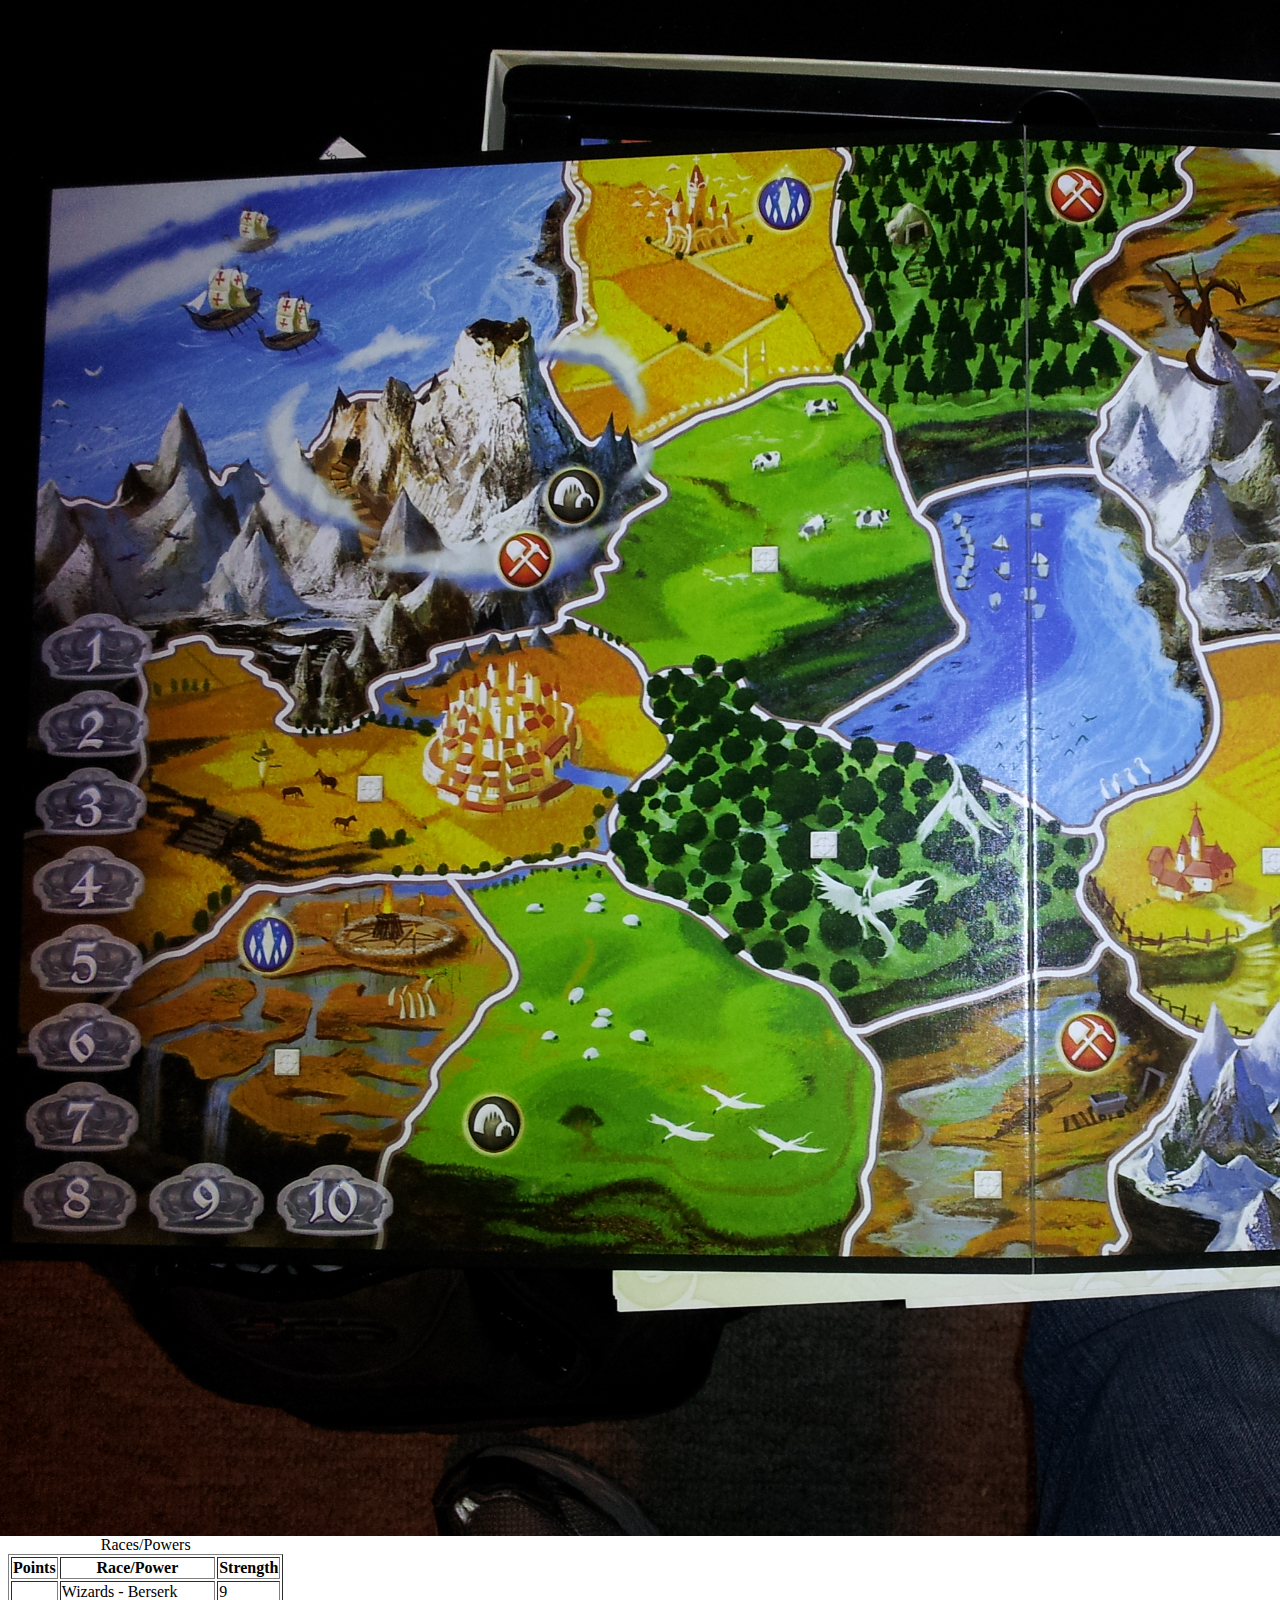
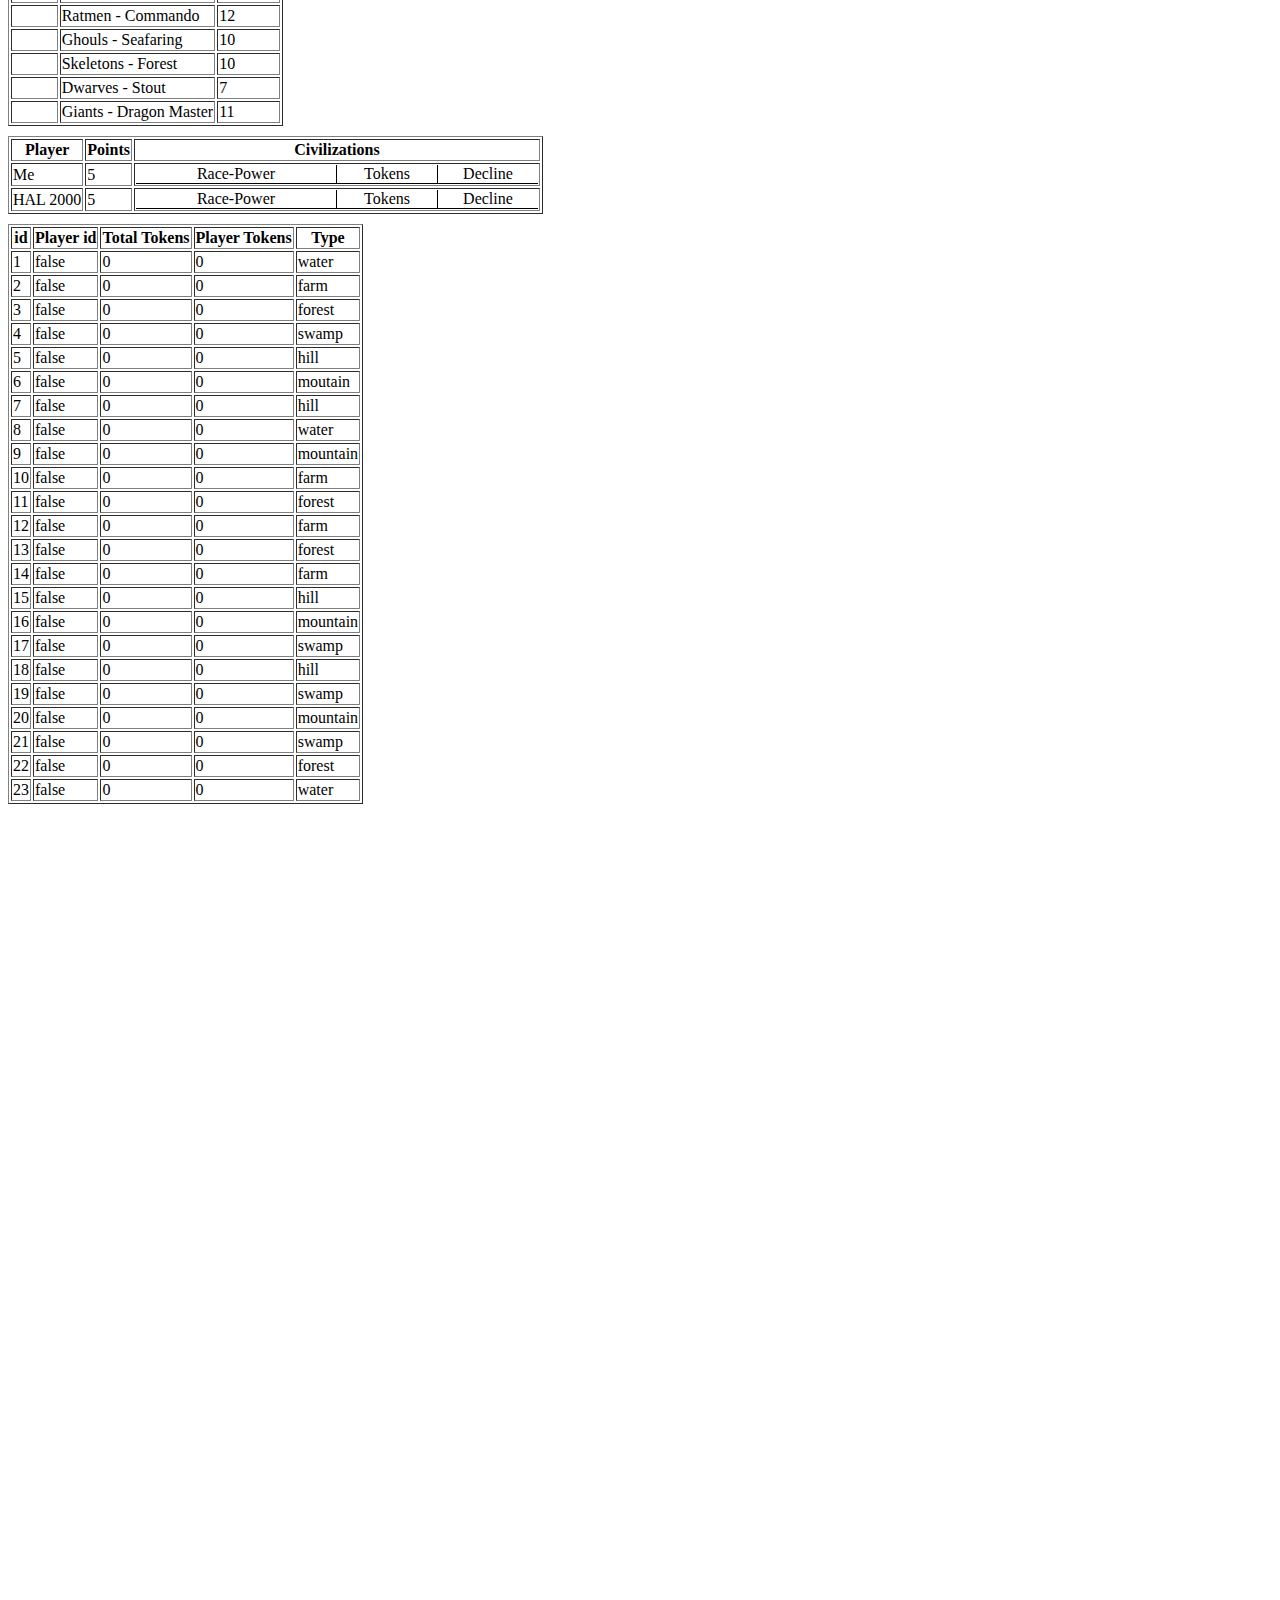
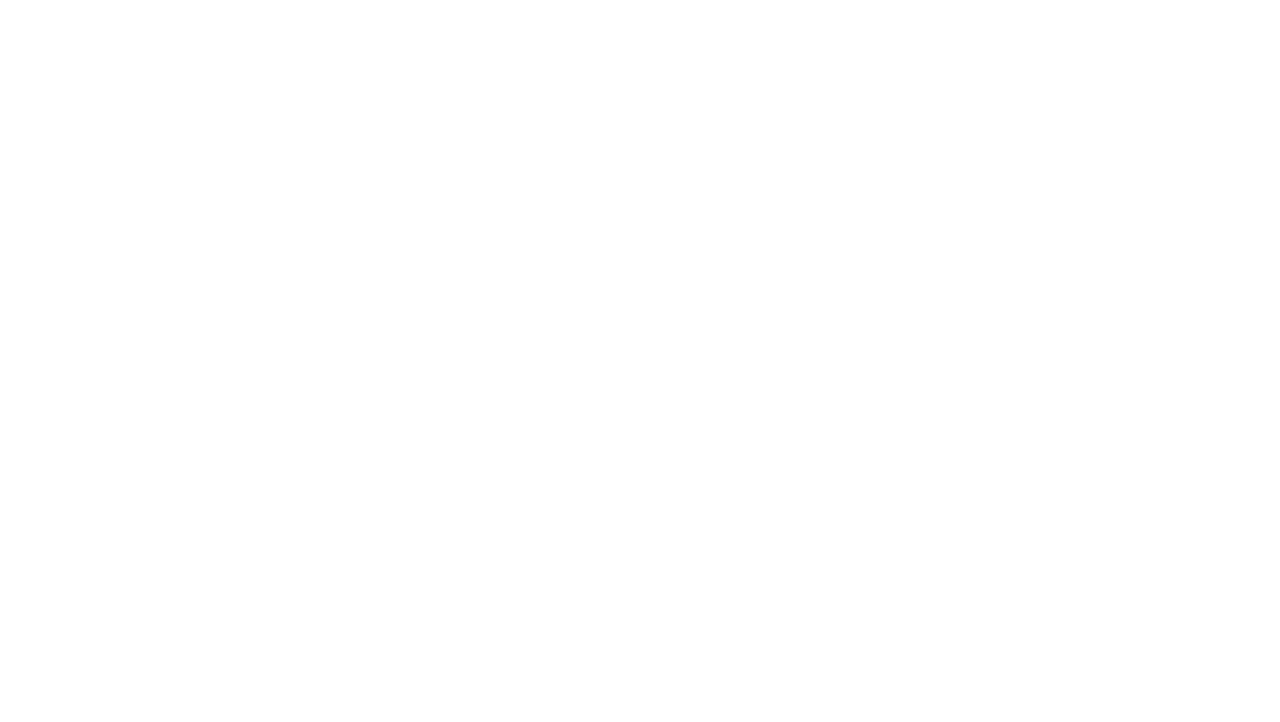
==== commit 4bcf11ce: "**Got to work out bug in coffee script. Ugh." ====
--- a/index.html
+++ b/index.html
@@ -8,36 +8,36 @@
     <script src='js/player.js'></script>
     <script src='js/civilization.js'></script>
     <script src='js/prep.js'></script>
-    <link href='css/style.css' rel='stylesheet' type='text/css' />
+    <link href='css/style.css' rel='stylesheet' type='text/css'>
   </head>
   <body>
     <canvas height='1536' id='map' width='2048'></canvas>
-    <img border='0' class='map' height='1536' src='images/map.jpg' width='2048' />
-    <img border='0' class='map clear' height='1536' src='images/clear.png' usemap='#map' width='2048' />
+    <img border='0' class='map' height='1536' src='images/map.jpg' width='2048'>
+    <img border='0' class='map clear' height='1536' src='images/clear.png' usemap='#map' width='2048'>
     <map name='map'>
-      <area class='territory' coords='40,482,43,174,563,159,572,207,565,267,577,323,545,354,525,307,472,322,426,386,390,377,338,389,311,451,264,478,251,454,214,468,182,398,150,465,131,464,113,507,71,499,58,492' data-maphilight='{"strokeColor":"0000ff","strokeWidth":5,"fillColor":"cccccc","fillOpacity":0.6}' id='territory-1' shape='poly' />
-      <area class='territory' coords='565,160,833,146,848,157,833,243,869,323,839,379,771,386,641,456,617,437,589,443,540,365,584,320' data-maphilight='{"strokeColor":"0000ff","strokeWidth":5,"fillColor":"cccccc","fillOpacity":0.6}' id='territory-2' shape='poly' />
-      <area class='territory' coords='841,146,1192,144,1177,164,1189,198,1128,232,1073,294,1145,352,1106,409,1094,470,915,506,887,423,841,377,874,327,832,235' data-maphilight='{"strokeColor":"0000ff","strokeWidth":5,"fillColor":"cccccc","fillOpacity":0.6}' id='territory-3' shape='poly' />
-      <area class='territory' coords='1193,144,1600,159,1498,207,1478,263,1495,308,1461,331,1460,347,1323,400,1260,372,1161,359,1073,294,1122,230,1188,200' data-maphilight='{"strokeColor":"0000ff","strokeWidth":5,"fillColor":"cccccc","fillOpacity":0.6}' id='territory-4' shape='poly' />
-      <area class='territory' coords='1600,161,1496,207,1481,262,1495,311,1732,417,1781,396,1877,381,1940,341,1989,319,1985,176' data-maphilight='{"strokeColor":"0000ff","strokeWidth":5,"fillColor":"cccccc","fillOpacity":0.6}' id='territory-5' shape='poly' />
-      <area class='territory' coords='40,488,116,506,152,461,184,405,220,479,279,475,343,398,419,392,476,320,532,321,561,417,590,442,634,446,663,492,617,536,594,594,564,623,436,647,374,685,374,716,287,731,256,653,198,641,146,659,38,619' data-maphilight='{"strokeColor":"0000ff","strokeWidth":5,"fillColor":"cccccc","fillOpacity":0.6}' id='territory-6' shape='poly' />
-      <area class='territory' coords='641,457,777,391,842,379,884,428,922,523,966,640,824,729,763,715,729,663,646,678,565,617,600,594,620,548,669,494' data-maphilight='{"strokeColor":"0000ff","strokeWidth":5,"fillColor":"cccccc","fillOpacity":0.6}' id='territory-7' shape='poly' />
-      <area class='territory' coords='1098,825,1179,784,1218,730,1176,565,1094,465,918,508,943,561,964,636,822,727,955,762,1060,826' data-maphilight='{"strokeColor":"0000ff","strokeWidth":5,"fillColor":"cccccc","fillOpacity":0.6}' id='territory-8' shape='poly' />
-      <area class='territory' coords='1200,647,1324,637,1389,622,1436,588,1501,558,1430,497,1398,435,1332,413,1298,383,1148,353,1100,408,1091,470,1151,522,1154,548' data-maphilight='{"strokeColor":"0000ff","strokeWidth":5,"fillColor":"cccccc","fillOpacity":0.6}' id='territory-9' shape='poly' />
-      <area class='territory' coords='1499,554,1676,475,1636,448,1726,416,1493,309,1457,329,1461,346,1322,403,1326,416,1401,435,1428,499' data-maphilight='{"strokeColor":"0000ff","strokeWidth":5,"fillColor":"cccccc","fillOpacity":0.6}' id='territory-10' shape='poly' />
-      <area class='territory' coords='1984,628,2002,612,1988,320,1835,397,1759,398,1638,453,1677,480,1598,514,1598,540,1724,625,1768,592,1777,598,1819,582,1854,567,1893,564' data-maphilight='{"strokeColor":"0000ff","strokeWidth":5,"fillColor":"cccccc","fillOpacity":0.6}' id='territory-11' shape='poly' />
-      <area class='territory' coords='36,623,142,662,193,642,247,655,291,723,367,724,377,685,453,645,569,623,645,674,645,707,672,751,610,811,606,858,259,886,186,954,109,994,35,1045,33,1035' data-maphilight='{"strokeColor":"0000ff","strokeWidth":5,"fillColor":"cccccc","fillOpacity":0.6}' id='territory-12' shape='poly' />
-      <area class='territory' coords='610,857,617,799,668,737,645,693,646,679,737,665,765,713,874,746,1014,790,1097,832,1097,863,1077,880,1106,938,1084,966,854,1034,814,984,734,948,684,902,624,881' data-maphilight='{"strokeColor":"0000ff","strokeWidth":5,"fillColor":"cccccc","fillOpacity":0.6}' id='territory-13' shape='poly' />
-      <area class='territory' coords='1197,1036,1130,990,1103,935,1078,887,1103,809,1191,768,1222,715,1204,647,1319,636,1375,765,1449,879,1432,959,1367,1046,1303,1037' data-maphilight='{"strokeColor":"0000ff","strokeWidth":5,"fillColor":"cccccc","fillOpacity":0.6}' id='territory-14' shape='poly' />
-      <area class='territory' coords='1453,874,1498,861,1597,877,1777,783,1744,734,1725,622,1592,515,1500,555,1419,608,1331,644,1371,756' data-maphilight='{"strokeColor":"0000ff","strokeWidth":5,"fillColor":"cccccc","fillOpacity":0.6}' id='territory-15' shape='poly' />
-      <area class='territory' coords='2013,902,1894,915,1780,777,1740,702,1730,625,1772,589,1896,565,1976,628,2002,612' data-maphilight='{"strokeColor":"0000ff","strokeWidth":5,"fillColor":"cccccc","fillOpacity":0.6}' id='territory-16' shape='poly' />
-      <area class='territory' coords='32,1046,27,1253,381,1248,388,1149,437,1072,517,973,448,874,256,891' data-maphilight='{"strokeColor":"0000ff","strokeWidth":5,"fillColor":"cccccc","fillOpacity":0.6}' id='territory-17' shape='poly' />
-      <area class='territory' coords='382,1245,391,1145,439,1069,520,981,454,871,605,855,636,890,743,957,827,996,874,1071,866,1180,844,1259' data-maphilight='{"strokeColor":"0000ff","strokeWidth":5,"fillColor":"cccccc","fillOpacity":0.6}' id='territory-18' shape='poly' />
-      <area class='territory' coords='847,1253,869,1174,879,1067,855,1033,1109,947,1132,994,1197,1043,1107,1172,1126,1238,1110,1254' data-maphilight='{"strokeColor":"0000ff","strokeWidth":5,"fillColor":"cccccc","fillOpacity":0.6}' id='territory-19' shape='poly' />
-      <area class='territory' coords='1431,1242,1457,1203,1430,1114,1367,1048,1195,1036,1168,1110,1109,1163,1115,1253' data-maphilight='{"strokeColor":"0000ff","strokeWidth":5,"fillColor":"cccccc","fillOpacity":0.6}' id='territory-20' shape='poly' />
-      <area class='territory' coords='1533,1234,1572,1173,1625,1127,1633,1085,1683,1068,1589,880,1452,873,1435,961,1368,1044,1432,1119,1458,1205,1430,1246' data-maphilight='{"strokeColor":"0000ff","strokeWidth":5,"fillColor":"cccccc","fillOpacity":0.6}' id='territory-21' shape='poly' />
-      <area class='territory' coords='1601,879,1775,789,1850,873,1896,917,1862,997,1828,1044,1745,1067,1685,1067,1628,994' data-maphilight='{"strokeColor":"0000ff","strokeWidth":5,"fillColor":"cccccc","fillOpacity":0.6}' id='territory-22' shape='poly' />
-      <area class='territory' coords='1532,1239,1602,1146,1640,1082,1678,1068,1767,1060,1847,1025,1895,922,1956,904,2013,906,2030,1221' data-maphilight='{"strokeColor":"0000ff","strokeWidth":5,"fillColor":"cccccc","fillOpacity":0.6}' id='territory-23' shape='poly' />
+      <area class='territory' coords='40,482,43,174,563,159,572,207,565,267,577,323,545,354,525,307,472,322,426,386,390,377,338,389,311,451,264,478,251,454,214,468,182,398,150,465,131,464,113,507,71,499,58,492' data-maphilight='{"strokeColor":"0000ff","strokeWidth":5,"fillColor":"cccccc","fillOpacity":0.6}' id='territory-1' shape='poly'>
+      <area class='territory' coords='565,160,833,146,848,157,833,243,869,323,839,379,771,386,641,456,617,437,589,443,540,365,584,320' data-maphilight='{"strokeColor":"0000ff","strokeWidth":5,"fillColor":"cccccc","fillOpacity":0.6}' id='territory-2' shape='poly'>
+      <area class='territory' coords='841,146,1192,144,1177,164,1189,198,1128,232,1073,294,1145,352,1106,409,1094,470,915,506,887,423,841,377,874,327,832,235' data-maphilight='{"strokeColor":"0000ff","strokeWidth":5,"fillColor":"cccccc","fillOpacity":0.6}' id='territory-3' shape='poly'>
+      <area class='territory' coords='1193,144,1600,159,1498,207,1478,263,1495,308,1461,331,1460,347,1323,400,1260,372,1161,359,1073,294,1122,230,1188,200' data-maphilight='{"strokeColor":"0000ff","strokeWidth":5,"fillColor":"cccccc","fillOpacity":0.6}' id='territory-4' shape='poly'>
+      <area class='territory' coords='1600,161,1496,207,1481,262,1495,311,1732,417,1781,396,1877,381,1940,341,1989,319,1985,176' data-maphilight='{"strokeColor":"0000ff","strokeWidth":5,"fillColor":"cccccc","fillOpacity":0.6}' id='territory-5' shape='poly'>
+      <area class='territory' coords='40,488,116,506,152,461,184,405,220,479,279,475,343,398,419,392,476,320,532,321,561,417,590,442,634,446,663,492,617,536,594,594,564,623,436,647,374,685,374,716,287,731,256,653,198,641,146,659,38,619' data-maphilight='{"strokeColor":"0000ff","strokeWidth":5,"fillColor":"cccccc","fillOpacity":0.6}' id='territory-6' shape='poly'>
+      <area class='territory' coords='641,457,777,391,842,379,884,428,922,523,966,640,824,729,763,715,729,663,646,678,565,617,600,594,620,548,669,494' data-maphilight='{"strokeColor":"0000ff","strokeWidth":5,"fillColor":"cccccc","fillOpacity":0.6}' id='territory-7' shape='poly'>
+      <area class='territory' coords='1098,825,1179,784,1218,730,1176,565,1094,465,918,508,943,561,964,636,822,727,955,762,1060,826' data-maphilight='{"strokeColor":"0000ff","strokeWidth":5,"fillColor":"cccccc","fillOpacity":0.6}' id='territory-8' shape='poly'>
+      <area class='territory' coords='1200,647,1324,637,1389,622,1436,588,1501,558,1430,497,1398,435,1332,413,1298,383,1148,353,1100,408,1091,470,1151,522,1154,548' data-maphilight='{"strokeColor":"0000ff","strokeWidth":5,"fillColor":"cccccc","fillOpacity":0.6}' id='territory-9' shape='poly'>
+      <area class='territory' coords='1499,554,1676,475,1636,448,1726,416,1493,309,1457,329,1461,346,1322,403,1326,416,1401,435,1428,499' data-maphilight='{"strokeColor":"0000ff","strokeWidth":5,"fillColor":"cccccc","fillOpacity":0.6}' id='territory-10' shape='poly'>
+      <area class='territory' coords='1984,628,2002,612,1988,320,1835,397,1759,398,1638,453,1677,480,1598,514,1598,540,1724,625,1768,592,1777,598,1819,582,1854,567,1893,564' data-maphilight='{"strokeColor":"0000ff","strokeWidth":5,"fillColor":"cccccc","fillOpacity":0.6}' id='territory-11' shape='poly'>
+      <area class='territory' coords='36,623,142,662,193,642,247,655,291,723,367,724,377,685,453,645,569,623,645,674,645,707,672,751,610,811,606,858,259,886,186,954,109,994,35,1045,33,1035' data-maphilight='{"strokeColor":"0000ff","strokeWidth":5,"fillColor":"cccccc","fillOpacity":0.6}' id='territory-12' shape='poly'>
+      <area class='territory' coords='610,857,617,799,668,737,645,693,646,679,737,665,765,713,874,746,1014,790,1097,832,1097,863,1077,880,1106,938,1084,966,854,1034,814,984,734,948,684,902,624,881' data-maphilight='{"strokeColor":"0000ff","strokeWidth":5,"fillColor":"cccccc","fillOpacity":0.6}' id='territory-13' shape='poly'>
+      <area class='territory' coords='1197,1036,1130,990,1103,935,1078,887,1103,809,1191,768,1222,715,1204,647,1319,636,1375,765,1449,879,1432,959,1367,1046,1303,1037' data-maphilight='{"strokeColor":"0000ff","strokeWidth":5,"fillColor":"cccccc","fillOpacity":0.6}' id='territory-14' shape='poly'>
+      <area class='territory' coords='1453,874,1498,861,1597,877,1777,783,1744,734,1725,622,1592,515,1500,555,1419,608,1331,644,1371,756' data-maphilight='{"strokeColor":"0000ff","strokeWidth":5,"fillColor":"cccccc","fillOpacity":0.6}' id='territory-15' shape='poly'>
+      <area class='territory' coords='2013,902,1894,915,1780,777,1740,702,1730,625,1772,589,1896,565,1976,628,2002,612' data-maphilight='{"strokeColor":"0000ff","strokeWidth":5,"fillColor":"cccccc","fillOpacity":0.6}' id='territory-16' shape='poly'>
+      <area class='territory' coords='32,1046,27,1253,381,1248,388,1149,437,1072,517,973,448,874,256,891' data-maphilight='{"strokeColor":"0000ff","strokeWidth":5,"fillColor":"cccccc","fillOpacity":0.6}' id='territory-17' shape='poly'>
+      <area class='territory' coords='382,1245,391,1145,439,1069,520,981,454,871,605,855,636,890,743,957,827,996,874,1071,866,1180,844,1259' data-maphilight='{"strokeColor":"0000ff","strokeWidth":5,"fillColor":"cccccc","fillOpacity":0.6}' id='territory-18' shape='poly'>
+      <area class='territory' coords='847,1253,869,1174,879,1067,855,1033,1109,947,1132,994,1197,1043,1107,1172,1126,1238,1110,1254' data-maphilight='{"strokeColor":"0000ff","strokeWidth":5,"fillColor":"cccccc","fillOpacity":0.6}' id='territory-19' shape='poly'>
+      <area class='territory' coords='1431,1242,1457,1203,1430,1114,1367,1048,1195,1036,1168,1110,1109,1163,1115,1253' data-maphilight='{"strokeColor":"0000ff","strokeWidth":5,"fillColor":"cccccc","fillOpacity":0.6}' id='territory-20' shape='poly'>
+      <area class='territory' coords='1533,1234,1572,1173,1625,1127,1633,1085,1683,1068,1589,880,1452,873,1435,961,1368,1044,1432,1119,1458,1205,1430,1246' data-maphilight='{"strokeColor":"0000ff","strokeWidth":5,"fillColor":"cccccc","fillOpacity":0.6}' id='territory-21' shape='poly'>
+      <area class='territory' coords='1601,879,1775,789,1850,873,1896,917,1862,997,1828,1044,1745,1067,1685,1067,1628,994' data-maphilight='{"strokeColor":"0000ff","strokeWidth":5,"fillColor":"cccccc","fillOpacity":0.6}' id='territory-22' shape='poly'>
+      <area class='territory' coords='1532,1239,1602,1146,1640,1082,1678,1068,1767,1060,1847,1025,1895,922,1956,904,2013,906,2030,1221' data-maphilight='{"strokeColor":"0000ff","strokeWidth":5,"fillColor":"cccccc","fillOpacity":0.6}' id='territory-23' shape='poly'>
     </map>
     <table border='1' id='card-stack'>
       <caption>
@@ -68,10 +68,7 @@
             Points
           </th>
           <th>
-            Race/Power
-          </th>
-          <th>
-            Strength
+            Civilizations
           </th>
         </tr>
       </thead>
--- a/css/style.css
+++ b/css/style.css
@@ -1,16 +1,44 @@
-img, canvas, map 
-{
-    position:absolute;
-    top: 0px;
-    left: 0px;
-}
+img, canvas, map {
+  position: absolute;
+  top: 0px;
+  left: 0px; }
 
-img { z-index: 10;}
-canvas { z-index: 20;}
-img.clear  { z-index: 30;}
+img {
+  z-index: 10; }
 
+canvas {
+  z-index: 20; }
 
-#card-stack { margin-top: 1536px;}
-#playerTable { margin-top: 10px;}
+img.clear {
+  z-index: 30; }
 
-.holder{ margin-top: 10px; height: 1500px;}+#card-stack {
+  margin-top: 1536px; }
+
+#playerTable {
+  margin-top: 10px; }
+
+.holder {
+  margin-top: 10px;
+  height: 1500px; }
+
+#territoryTable {
+  margin-top: 10px; }
+
+div.civs {
+  width: 402px;
+  text-align: center; }
+  div.civs div.race-power {
+    min-width: 200px;
+    float: left;
+    border-right: 1px solid black; }
+  div.civs div.tokens {
+    min-width: 100px;
+    float: left;
+    border-right: 1px solid black; }
+  div.civs div.decline {
+    width: 100px;
+    float: left; }
+
+div.civs[data-civid="header"] div {
+  border-bottom: 1px solid black; }
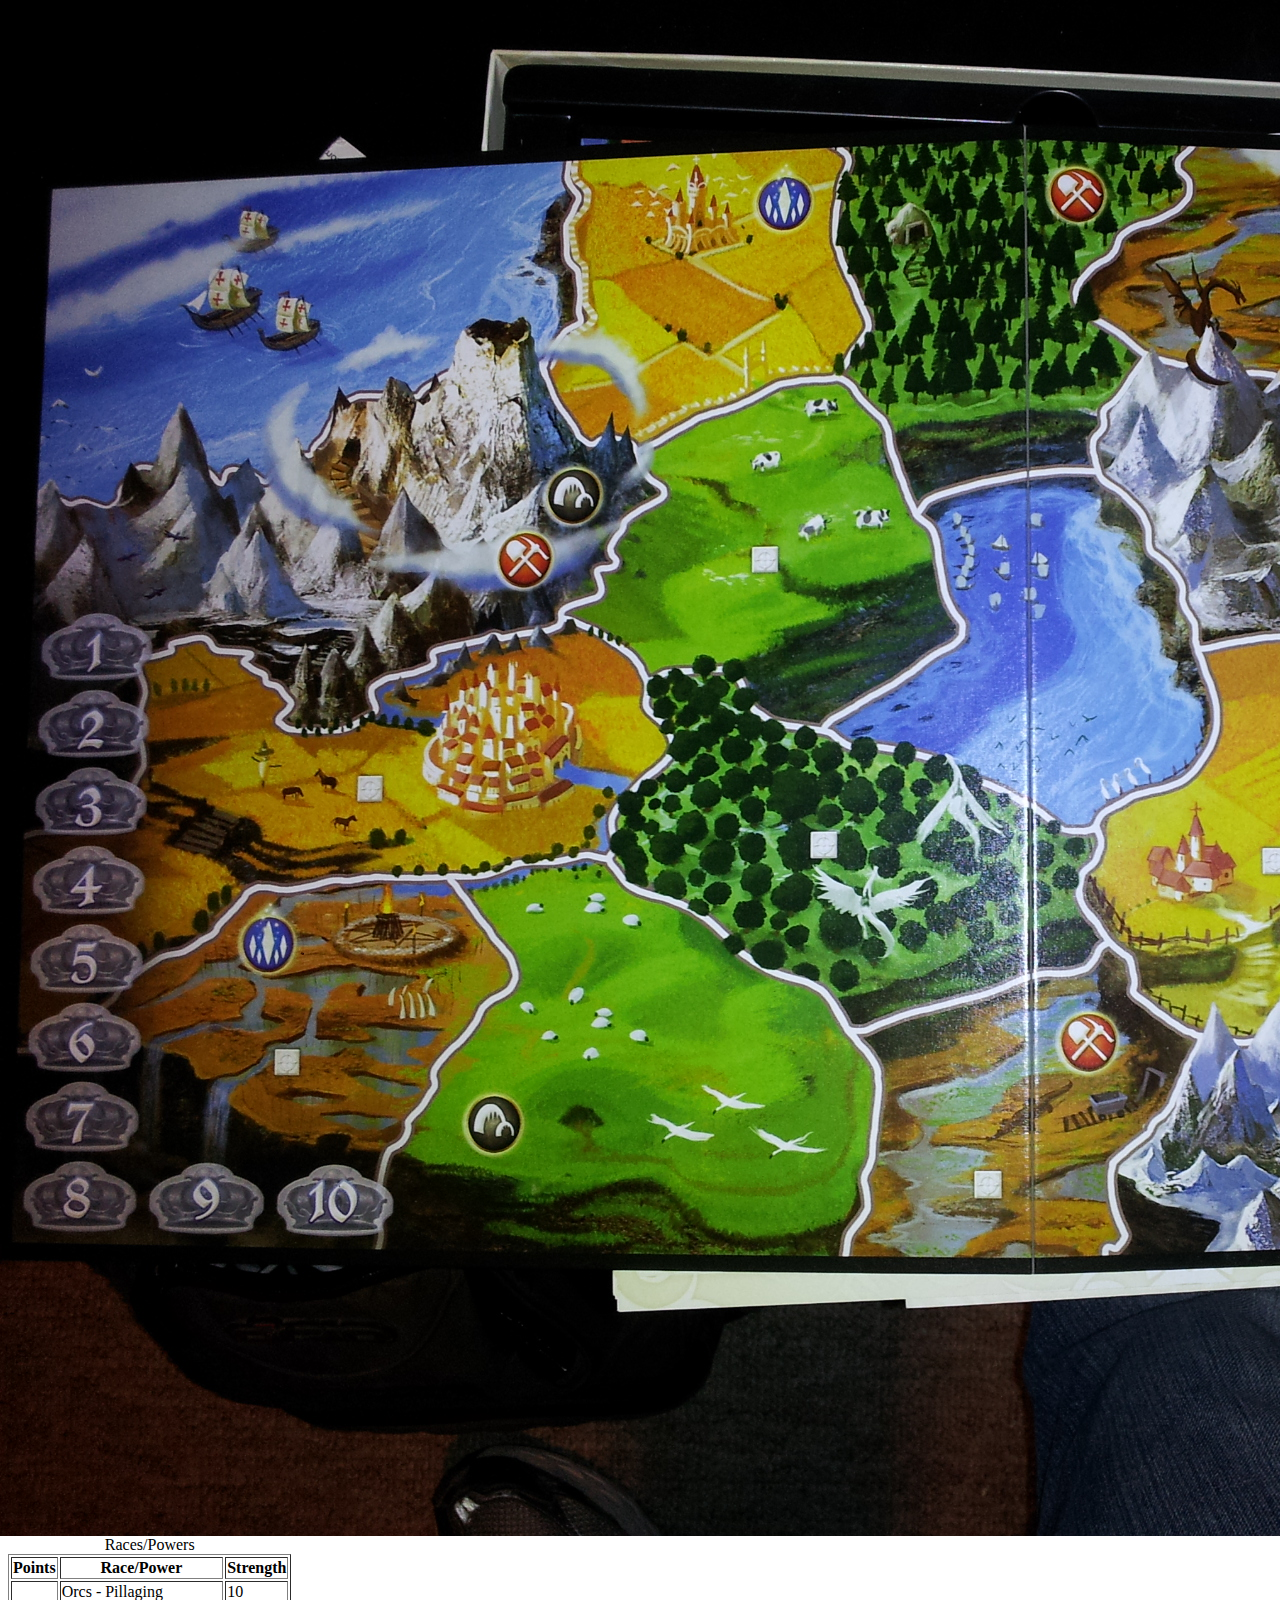
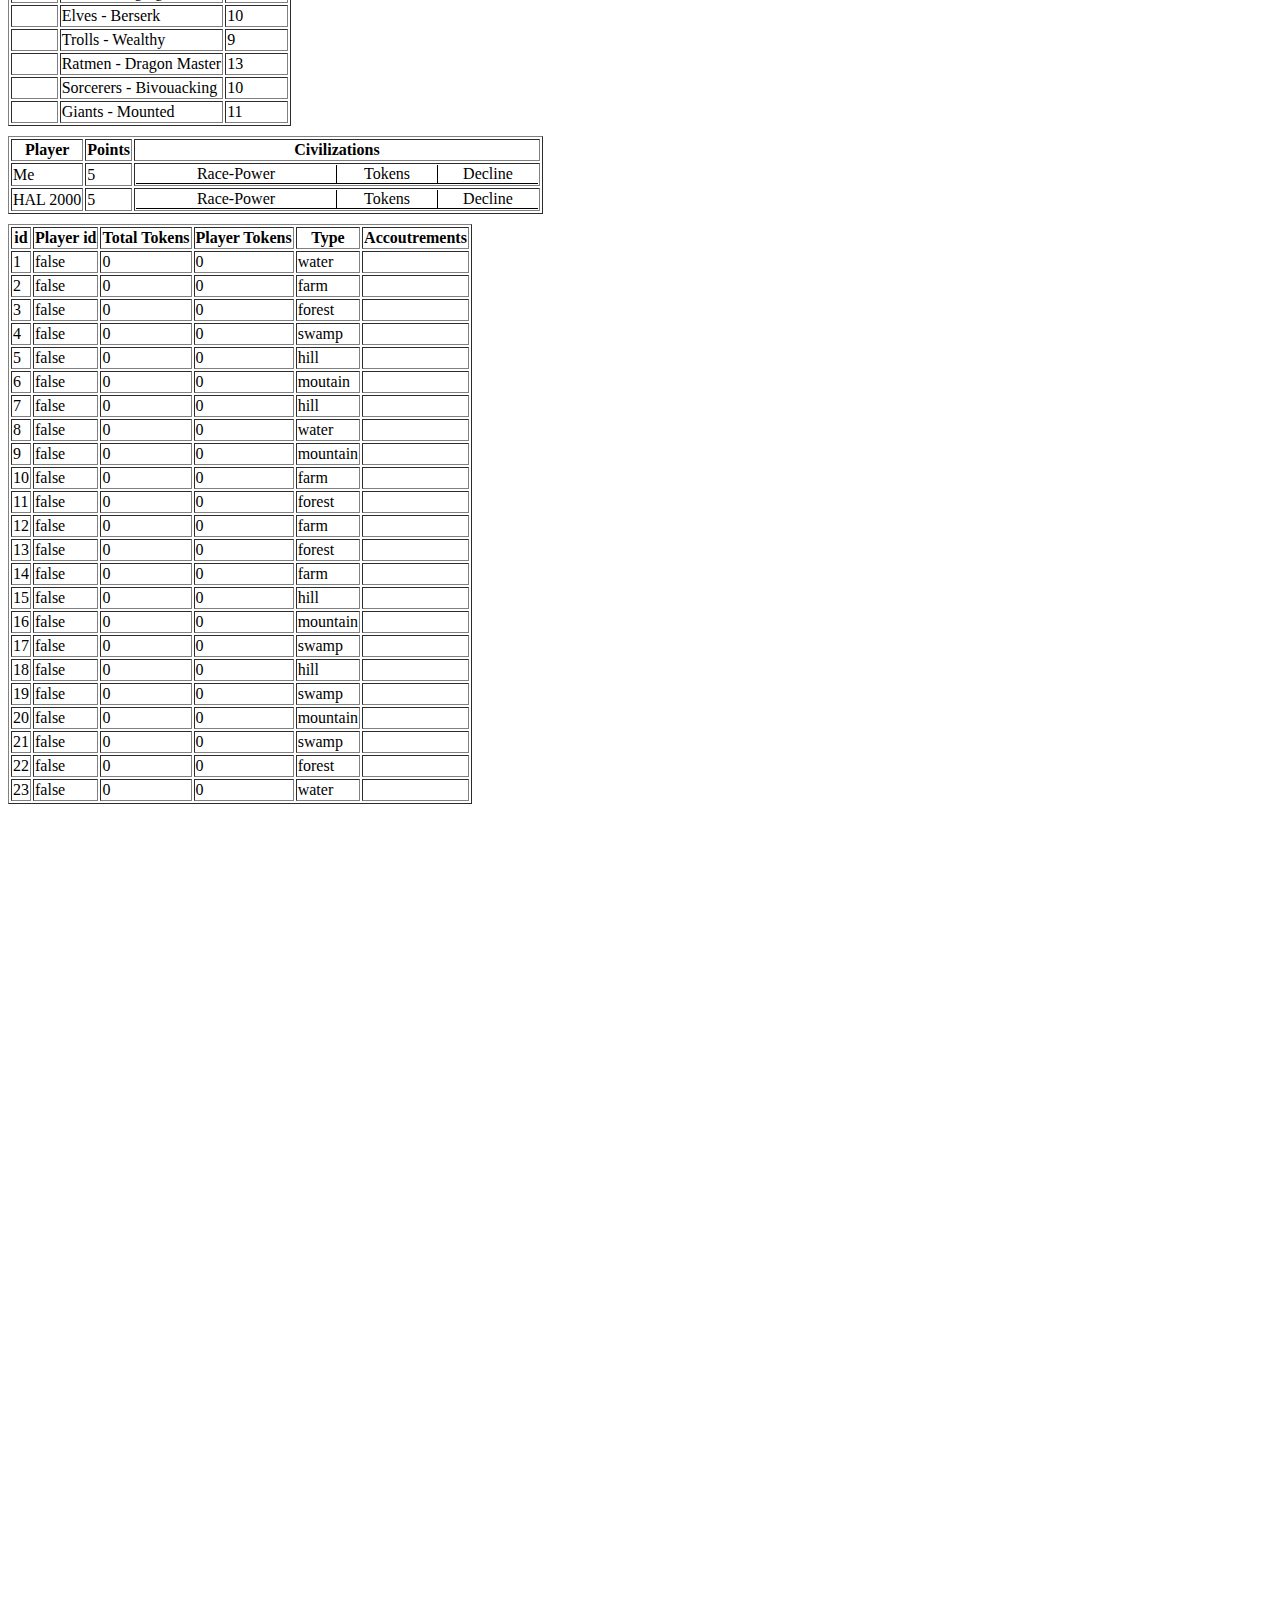
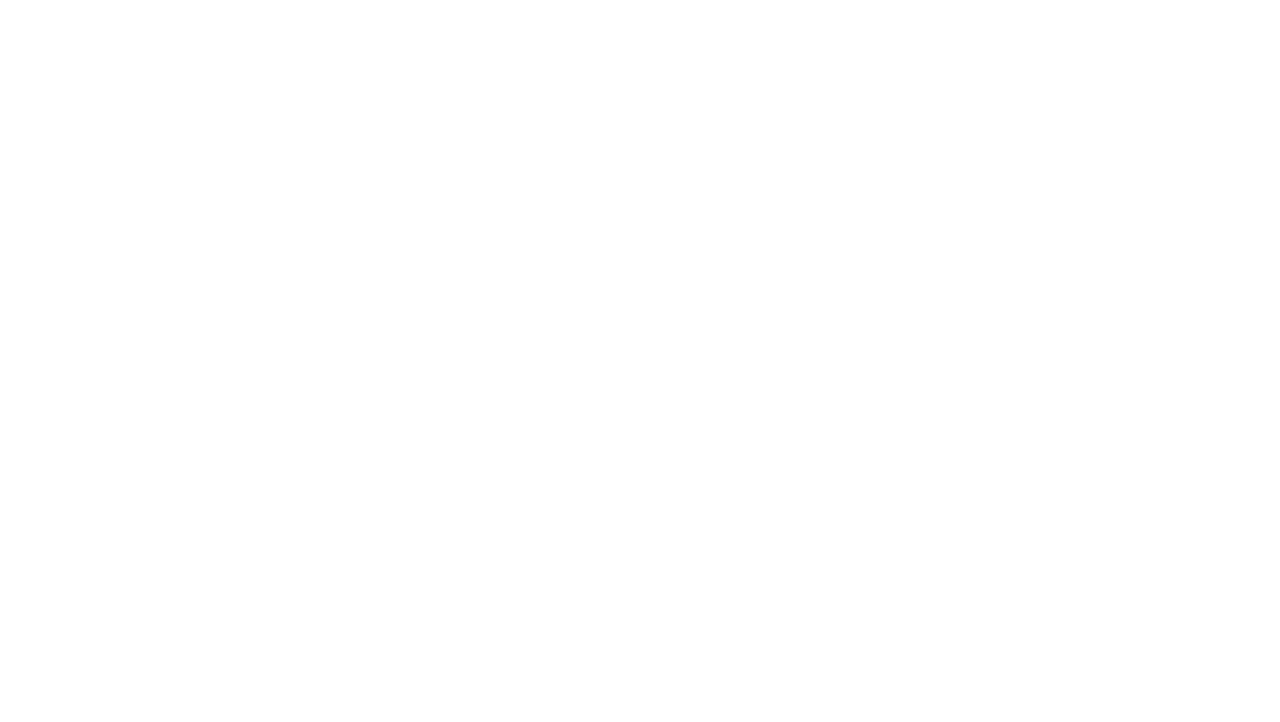
==== commit 30e01562: "Added in checks to add hole-in-the-ground for first 2 territories for halfings." ====
--- a/index.html
+++ b/index.html
@@ -39,6 +39,7 @@
       <area class='territory' coords='1601,879,1775,789,1850,873,1896,917,1862,997,1828,1044,1745,1067,1685,1067,1628,994' data-maphilight='{"strokeColor":"0000ff","strokeWidth":5,"fillColor":"cccccc","fillOpacity":0.6}' id='territory-22' shape='poly'>
       <area class='territory' coords='1532,1239,1602,1146,1640,1082,1678,1068,1767,1060,1847,1025,1895,922,1956,904,2013,906,2030,1221' data-maphilight='{"strokeColor":"0000ff","strokeWidth":5,"fillColor":"cccccc","fillOpacity":0.6}' id='territory-23' shape='poly'>
     </map>
+    <a name='racepowers'></a>
     <table border='1' id='card-stack'>
       <caption>
         Races/Powers
@@ -92,6 +93,9 @@
           <th>
             Type
           </th>
+          <th>
+            Accoutrements
+          </th>
         </tr>
       </thead>
       <tbody></tbody>
